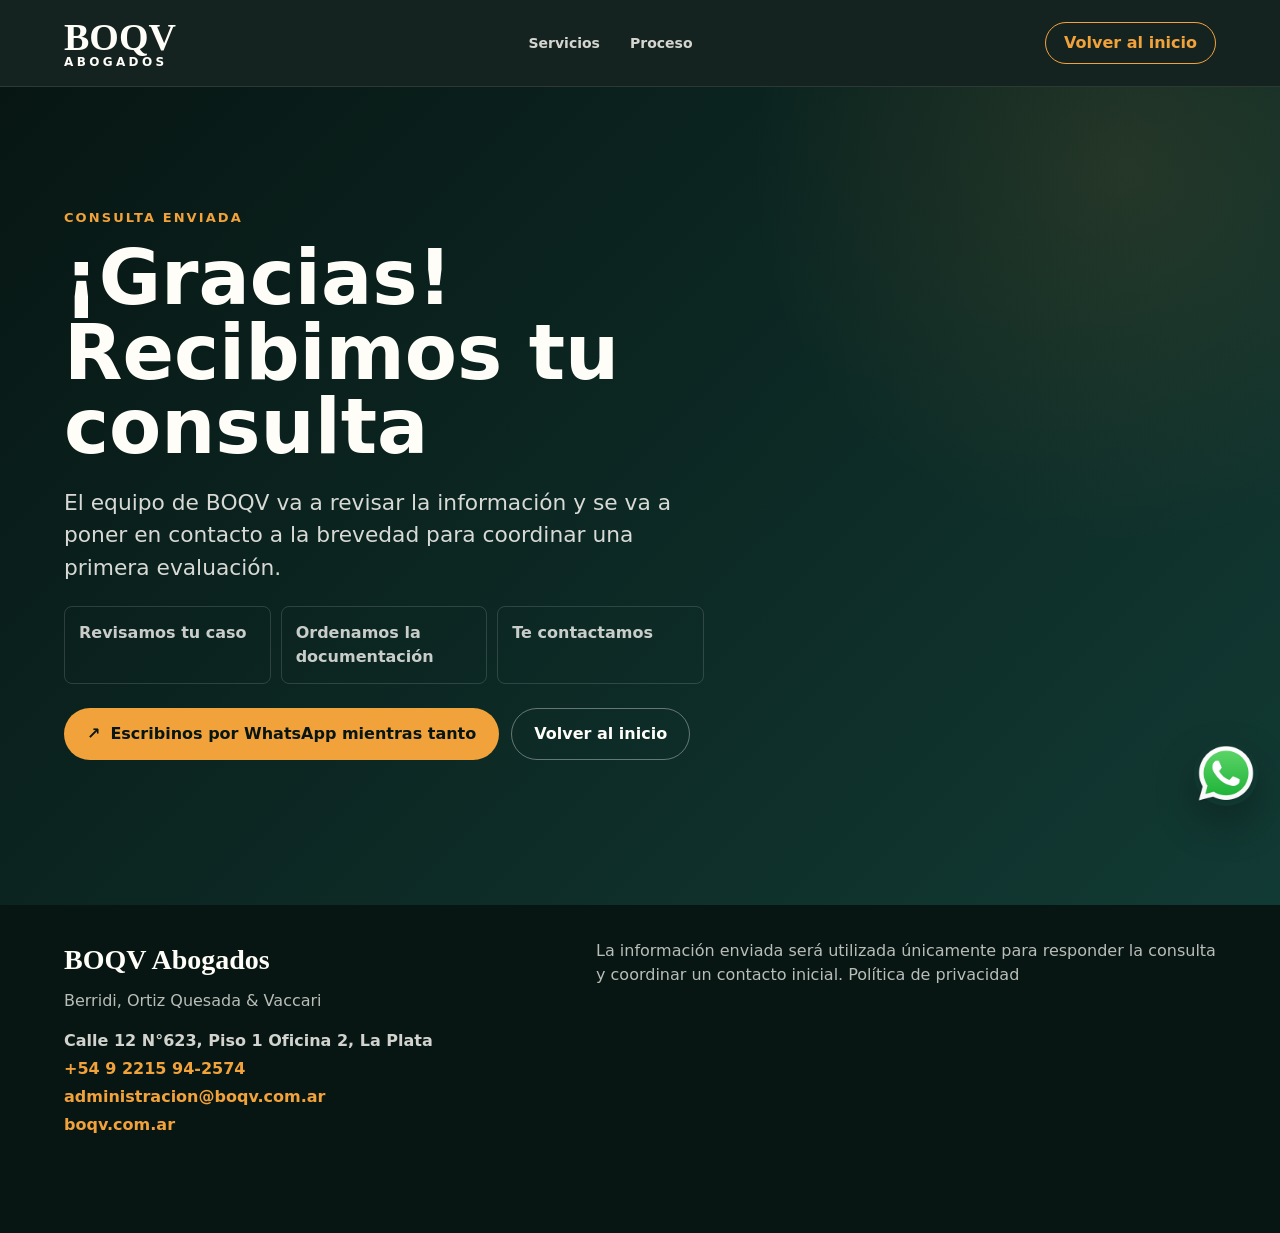
==== gracias.html @ c9835d22 "Instalar tags GTM/GA4/Meta Pixel, reorganizar servicios y mejoras de formulario - GTM (GTM-T2SK7KFD)" ====
<!doctype html>
<html lang="es-AR">
  <head>
    <meta charset="utf-8" />
    <meta name="viewport" content="width=device-width, initial-scale=1" />
    <title>Gracias por tu consulta | BOQV Abogados</title>
    <meta
      name="description"
      content="Recibimos tu consulta. El equipo de BOQV Abogados la va a revisar y se va a poner en contacto a la brevedad."
    />
    <meta name="robots" content="noindex, nofollow" />
    <meta name="theme-color" content="#123a34" />
    <link rel="icon" href="assets/favicon.svg" type="image/svg+xml" />
    <link rel="apple-touch-icon" href="assets/favicon.svg" />
    <link rel="stylesheet" href="styles.css?v=20260710-9" />
    <!-- Google Tag Manager -->
    <script>
      (function(w,d,s,l,i){w[l]=w[l]||[];w[l].push({'gtm.start':
      new Date().getTime(),event:'gtm.js'});var f=d.getElementsByTagName(s)[0],
      j=d.createElement(s),dl=l!='dataLayer'?'&l='+l:'';j.async=true;j.src=
      'https://www.googletagmanager.com/gtm.js?id='+i+dl;f.parentNode.insertBefore(j,f);
      })(window,document,'script','dataLayer','GTM-T2SK7KFD');
    </script>
    <!-- End Google Tag Manager -->

    <!-- Google tag (gtag.js) -->
    <script async src="https://www.googletagmanager.com/gtag/js?id=G-H3LNE1N0MR"></script>
    <script>
      window.dataLayer = window.dataLayer || [];
      function gtag(){dataLayer.push(arguments);}
      gtag('js', new Date());
      gtag('config', 'G-H3LNE1N0MR');
    </script>
    <!-- Meta Pixel Code -->
    <script>
      !function(f,b,e,v,n,t,s){if(f.fbq)return;n=f.fbq=function(){n.callMethod?
      n.callMethod.apply(n,arguments):n.queue.push(arguments)};if(!f._fbq)f._fbq=n;
      n.push=n;n.loaded=!0;n.version='2.0';n.queue=[];t=b.createElement(e);t.async=!0;
      t.src=v;s=b.getElementsByTagName(e)[0];s.parentNode.insertBefore(t,s)}(window,
      document,'script','https://connect.facebook.net/en_US/fbevents.js');
      fbq('init', '1673350053722419');
      fbq('track', 'PageView');
    </script>
    <noscript><img height="1" width="1" style="display:none"
      src="https://www.facebook.com/tr?id=1673350053722419&ev=PageView&noscript=1"
    /></noscript>
    <!-- End Meta Pixel Code -->
    <script>
      window.dataLayer = window.dataLayer || [];
      window.dataLayer.push({ event: "thank_you_page_view" });
    </script>
  </head>
  <body>
    <!-- Google Tag Manager (noscript) -->
    <noscript><iframe src="https://www.googletagmanager.com/ns.html?id=GTM-T2SK7KFD"
    height="0" width="0" style="display:none;visibility:hidden"></iframe></noscript>
    <!-- End Google Tag Manager (noscript) -->
    <header class="site-header" aria-label="Encabezado principal">
      <a class="brand" href="index.html" aria-label="BOQV Abogados">
        <span class="brand__name">BOQV</span>
        <span class="brand__sub">Abogados</span>
      </a>
      <nav class="nav" aria-label="Navegación principal">
        <a href="index.html#servicios">Servicios</a>
        <a href="index.html#proceso">Proceso</a>
      </nav>
      <a class="header-cta" href="index.html">Volver al inicio</a>
    </header>

    <main>
      <section class="thanks section-dark" aria-label="Confirmación de envío">
        <div class="thanks__content">
          <p class="eyebrow">Consulta enviada</p>
          <h1>¡Gracias! Recibimos tu consulta</h1>
          <p class="hero__lead">
            El equipo de BOQV va a revisar la información y se va a poner en
            contacto a la brevedad para coordinar una primera evaluación.
          </p>
          <ul class="hero__facts" aria-label="Próximos pasos">
            <li>Revisamos tu caso</li>
            <li>Ordenamos la documentación</li>
            <li>Te contactamos</li>
          </ul>
          <div class="hero__actions" aria-label="Acciones">
            <a class="btn btn-primary" data-whatsapp-link href="#">
              <span aria-hidden="true">↗</span>
              Escribinos por WhatsApp mientras tanto
            </a>
            <a class="btn btn-secondary" href="index.html">Volver al inicio</a>
          </div>
        </div>
      </section>
    </main>

    <footer class="site-footer">
      <div>
        <strong>BOQV Abogados</strong>
        <span>Berridi, Ortiz Quesada &amp; Vaccari</span>
        <address class="footer-contact">
          <a
            href="https://www.google.com/maps/search/?api=1&query=Calle%2012%20623%20Piso%201%20Oficina%202%2C%20La%20Plata%2C%20Buenos%20Aires%2C%20Argentina"
            target="_blank"
            rel="noopener"
          >
            Calle 12 N°623, Piso 1 Oficina 2, La Plata
          </a>
          <a href="tel:+5492215942574">+54 9 2215 94-2574</a>
          <a href="mailto:administracion@boqv.com.ar">administracion@boqv.com.ar</a>
          <a href="https://boqv.com.ar" target="_blank" rel="noopener">boqv.com.ar</a>
        </address>
      </div>
      <p>
        La información enviada será utilizada únicamente para responder la consulta
        y coordinar un contacto inicial.
        <a href="privacidad.html">Política de privacidad</a>
      </p>
    </footer>

    <a class="whatsapp-float" data-whatsapp-link href="#" aria-label="Contactar por WhatsApp">
      <img src="assets/WhatsApp_icon.png" alt="" aria-hidden="true" />
    </a>

    <script src="script.js?v=20260710-4"></script>
  </body>
</html>
---- styles.css ----
:root {
  --ink: #05090b;
  --green-950: #071613;
  --green-900: #0d2723;
  --green-800: #123a34;
  --green-700: #1c514b;
  --cream: #f7f3ec;
  --paper: #fffdf8;
  --muted: #cbd7d2;
  --gold: #f2a23a;
  --gold-2: #d88a28;
  --line: rgba(255, 255, 255, 0.14);
  --shadow: 0 24px 70px rgba(0, 0, 0, 0.26);
  --radius: 8px;
  color-scheme: light;
  font-family:
    Inter, Avenir, Montserrat, "Segoe UI", system-ui, -apple-system, sans-serif;
}

* {
  box-sizing: border-box;
}

html {
  scroll-behavior: smooth;
}

body {
  margin: 0;
  background: var(--paper);
  color: var(--ink);
  font-size: 16px;
  line-height: 1.5;
}

img {
  display: block;
  max-width: 100%;
}

a {
  color: inherit;
  text-decoration: none;
}

.site-header {
  position: sticky;
  top: 0;
  z-index: 20;
  display: flex;
  align-items: center;
  justify-content: space-between;
  gap: 20px;
  padding: 18px clamp(18px, 5vw, 64px);
  background: rgba(7, 22, 19, 0.94);
  color: var(--paper);
  border-bottom: 1px solid rgba(255, 255, 255, 0.1);
  backdrop-filter: blur(18px);
}

.brand {
  display: grid;
  gap: 0;
  min-width: max-content;
  line-height: 1;
}

.brand__name {
  font-family: Georgia, "Times New Roman", serif;
  font-size: clamp(26px, 4vw, 38px);
  font-weight: 700;
  letter-spacing: 0;
}

.brand__sub {
  font-size: 12px;
  font-weight: 700;
  letter-spacing: 0.28em;
  text-transform: uppercase;
}

.nav {
  display: flex;
  align-items: center;
  gap: clamp(14px, 3vw, 30px);
  color: rgba(255, 253, 248, 0.82);
  font-size: 14px;
  font-weight: 700;
}

.nav a,
.header-cta {
  transition: color 160ms ease, border-color 160ms ease, background 160ms ease;
}

.nav a:hover {
  color: var(--gold);
}

.header-cta {
  display: inline-flex;
  align-items: center;
  justify-content: center;
  min-height: 42px;
  padding: 0 18px;
  border: 1px solid var(--gold);
  border-radius: 999px;
  color: var(--gold);
  font-weight: 800;
}

.header-cta:hover {
  background: var(--gold);
  color: var(--green-950);
}

.section-dark {
  background:
    radial-gradient(circle at 88% 10%, rgba(242, 162, 58, 0.1), transparent 28%),
    linear-gradient(135deg, var(--green-950), var(--green-800));
  color: var(--paper);
}

.hero {
  position: relative;
  overflow: hidden;
  display: grid;
  grid-template-columns: minmax(0, 1fr) minmax(320px, 480px);
  gap: clamp(28px, 5vw, 72px);
  min-height: calc(100svh - 82px);
  padding: clamp(44px, 8vw, 96px) clamp(18px, 5vw, 64px) clamp(34px, 6vw, 72px);
  align-items: center;
  background: var(--green-950);
}

.hero::before,
.hero::after {
  content: "";
  position: absolute;
  inset: 0;
  pointer-events: none;
}

.hero::before {
  background-image: url("assets/hero.jpg");
  background-position: center;
  background-size: cover;
  opacity: 0.9;
}

.hero::after {
  background:
    linear-gradient(rgba(18, 58, 52, 0.3), rgba(18, 58, 52, 0.3)),
    linear-gradient(90deg, rgba(5, 9, 11, 0.92) 0%, rgba(7, 22, 19, 0.74) 46%, rgba(7, 22, 19, 0.3) 100%);
}

.hero__content,
.hero-card {
  position: relative;
  z-index: 1;
}

.eyebrow {
  margin: 0 0 14px;
  color: var(--gold);
  font-size: 13px;
  font-weight: 900;
  letter-spacing: 0.16em;
  text-transform: uppercase;
}

h1,
h2,
h3,
p {
  margin-top: 0;
}

h1 {
  max-width: 860px;
  margin-bottom: 22px;
  font-size: clamp(40px, 6vw, 76px);
  line-height: 0.98;
  letter-spacing: 0;
}

h2 {
  margin-bottom: 16px;
  font-size: clamp(30px, 5vw, 56px);
  line-height: 1;
  letter-spacing: 0;
}

h3 {
  margin-bottom: 12px;
  font-size: clamp(22px, 3vw, 30px);
  line-height: 1.06;
}

.hero__lead {
  max-width: 690px;
  color: rgba(255, 253, 248, 0.84);
  font-size: clamp(17px, 1.7vw, 22px);
}

.hero__actions {
  display: flex;
  flex-wrap: wrap;
  gap: 12px;
  margin: 24px 0;
}

.btn {
  display: inline-flex;
  align-items: center;
  justify-content: center;
  gap: 10px;
  min-height: 52px;
  padding: 0 22px;
  border: 1px solid transparent;
  border-radius: 999px;
  cursor: pointer;
  font: inherit;
  font-weight: 900;
  transition:
    transform 160ms ease,
    background 160ms ease,
    border-color 160ms ease,
    color 160ms ease;
}

.btn:hover {
  transform: translateY(-1px);
}

.btn-primary {
  background: var(--gold);
  color: var(--green-950);
}

.btn-primary:hover {
  background: #ffc165;
}

.btn-secondary {
  border-color: rgba(255, 255, 255, 0.36);
  color: var(--paper);
}

.btn-secondary:hover {
  border-color: var(--gold);
  color: var(--gold);
}

.hero__facts {
  display: grid;
  grid-template-columns: repeat(3, minmax(0, 1fr));
  gap: 10px;
  max-width: 780px;
  margin: 0;
  padding: 0;
  list-style: none;
}

.hero__facts li {
  min-height: 64px;
  padding: 14px;
  border: 1px solid var(--line);
  border-radius: var(--radius);
  color: rgba(255, 253, 248, 0.78);
  font-weight: 700;
}

.thanks {
  display: flex;
  align-items: center;
  min-height: calc(100svh - 82px);
  padding: clamp(44px, 8vw, 96px) clamp(18px, 5vw, 64px);
}

.thanks__content {
  max-width: 640px;
}

.hero-card {
  position: relative;
  overflow: hidden;
  min-height: 430px;
  padding: clamp(24px, 4vw, 34px);
  border: 1px solid rgba(242, 162, 58, 0.32);
  border-radius: var(--radius);
  background:
    linear-gradient(rgba(18, 58, 52, 0.9), rgba(18, 58, 52, 0.96)),
    var(--green-800);
  box-shadow: var(--shadow);
}

.hero-card__top {
  position: absolute;
  inset: -24px auto auto 18px;
  display: grid;
  color: rgba(255, 253, 248, 0.06);
  font-family: Georgia, "Times New Roman", serif;
  font-size: 120px;
  font-weight: 700;
  line-height: 0.78;
  pointer-events: none;
}

.hero-card h2 {
  position: relative;
  max-width: 320px;
  margin-top: 128px;
  font-size: clamp(34px, 4vw, 54px);
}

.service-pills {
  position: relative;
  display: flex;
  flex-wrap: wrap;
  gap: 10px;
}

.service-pills a {
  padding: 10px 13px;
  border: 1px solid rgba(242, 162, 58, 0.68);
  border-radius: 999px;
  color: var(--paper);
  font-size: 14px;
  font-weight: 900;
}

.services,
.conversion-strip,
.team-section,
.faq-section,
.contact,
.process {
  padding: clamp(54px, 8vw, 110px) clamp(18px, 5vw, 64px);
}

.section-heading {
  max-width: 860px;
  margin-bottom: clamp(28px, 5vw, 48px);
}

.section-heading p:not(.eyebrow),
.brand-copy p:not(.eyebrow),
.contact__intro p {
  color: #46534f;
  font-size: 18px;
}

.service-grid {
  display: grid;
  grid-template-columns: repeat(6, minmax(0, 1fr));
  gap: 14px;
}

.service-card {
  display: flex;
  flex-direction: column;
  position: relative;
  min-height: 300px;
  padding: 26px;
  border: 1px solid rgba(18, 58, 52, 0.16);
  border-radius: var(--radius);
  background: var(--cream);
  transition:
    transform 160ms ease,
    border-color 160ms ease,
    box-shadow 160ms ease;
}

.service-card:hover,
.service-card:focus-within {
  transform: translateY(-3px);
  border-color: rgba(242, 162, 58, 0.72);
  box-shadow: 0 18px 42px rgba(7, 22, 19, 0.12);
}

.service-card:nth-child(even) {
  background: var(--green-800);
  color: var(--paper);
}

.service-card p {
  color: #53615c;
  font-weight: 600;
}

.service-card:nth-child(even) p {
  color: rgba(255, 253, 248, 0.78);
}

.service-card__toggle {
  display: block;
  width: 100%;
  margin: 0;
  padding: 0;
  border: 0;
  background: none;
  color: inherit;
  font: inherit;
  text-align: left;
  cursor: pointer;
}

.service-card__toggle h3 {
  min-height: 2.3em;
  overflow-wrap: break-word;
}

.service-card__toggle:focus-visible {
  outline: 3px solid rgba(242, 162, 58, 0.32);
  outline-offset: 4px;
}

.service-card__toggle .card-arrow {
  transition: transform 200ms ease;
}

.service-card__toggle[aria-expanded="true"] .card-arrow {
  transform: rotate(90deg);
}

.service-card__panel {
  display: flex;
  flex-direction: column;
  flex: 1;
}

.service-card__panel[hidden] {
  display: flex;
}

.service-card__cta {
  display: inline-flex;
  align-items: center;
  gap: 6px;
  margin-top: auto;
  padding-top: 14px;
  color: var(--gold-2);
  font-weight: 900;
}

.service-card:nth-child(even) .service-card__cta {
  color: var(--gold);
}

.service-card__cta:hover {
  text-decoration: underline;
}

.conversion-strip {
  display: grid;
  grid-template-columns: minmax(0, 1fr) auto;
  gap: clamp(22px, 5vw, 56px);
  align-items: center;
  background:
    linear-gradient(rgba(18, 58, 52, 0.9), rgba(18, 58, 52, 0.9)),
    var(--green-800);
  color: var(--paper);
}

.conversion-strip > div:first-child {
  max-width: 820px;
}

.conversion-strip h2 {
  margin-bottom: 12px;
  font-size: clamp(30px, 4.2vw, 54px);
}

.conversion-strip p:not(.eyebrow) {
  margin-bottom: 0;
  color: rgba(255, 253, 248, 0.78);
  font-size: 18px;
}

.conversion-strip__actions {
  display: flex;
  flex-wrap: wrap;
  gap: 12px;
  justify-content: flex-end;
}

.conversion-strip .btn-secondary {
  border-color: rgba(255, 255, 255, 0.44);
}

.faq-section {
  background: var(--paper);
}

.faq-grid {
  display: grid;
  grid-template-columns: repeat(3, minmax(0, 1fr));
  gap: 14px;
  max-width: 1200px;
  margin-inline: 0;
}

.faq-grid article {
  min-height: 230px;
  padding: 24px;
  border: 1px solid rgba(18, 58, 52, 0.16);
  border-radius: var(--radius);
  background: var(--cream);
}

.faq-grid h3 {
  font-size: clamp(22px, 2.5vw, 30px);
}

.faq-grid p {
  margin-bottom: 0;
  color: #53615c;
  font-weight: 600;
}

.card-arrow {
  display: inline-flex;
  align-items: center;
  justify-content: center;
  width: 42px;
  height: 42px;
  margin-bottom: 20px;
  border: 1px solid var(--gold);
  border-radius: 999px;
  color: var(--gold);
  font-size: 26px;
  font-weight: 900;
}

.team-section {
  display: grid;
  grid-template-columns: minmax(0, 0.85fr) minmax(320px, 1.15fr);
  gap: clamp(28px, 6vw, 72px);
  align-items: center;
  background: var(--ink);
  color: var(--paper);
}

.brand-copy {
  max-width: 660px;
}

.brand-copy p:not(.eyebrow) {
  color: rgba(255, 253, 248, 0.76);
}

.team-grid {
  display: grid;
  grid-template-columns: repeat(3, minmax(0, 1fr));
  gap: 14px;
}

.team-card {
  position: relative;
  overflow: hidden;
  min-height: 420px;
  border: 1px solid rgba(242, 162, 58, 0.24);
  border-radius: var(--radius);
  background: var(--green-950);
  box-shadow: var(--shadow);
}

.team-card img {
  width: 100%;
  height: 100%;
  min-height: 420px;
  object-fit: cover;
  object-position: center top;
  filter: saturate(0.94) contrast(1.02);
}

.team-card::after {
  content: "";
  position: absolute;
  inset: 0;
  background: linear-gradient(180deg, transparent 36%, rgba(5, 9, 11, 0.9));
}

.team-card div {
  position: absolute;
  right: 0;
  bottom: 0;
  left: 0;
  z-index: 1;
  display: flex;
  height: 132px;
  flex-direction: column;
  justify-content: flex-end;
  padding: 18px 16px 20px;
  background: linear-gradient(180deg, transparent, rgba(5, 9, 11, 0.72));
}

.team-card h3 {
  display: flex;
  align-items: flex-end;
  min-height: 58px;
  margin: 0 0 8px;
  color: var(--paper);
  font-size: clamp(19px, 1.7vw, 25px);
  font-weight: 900;
  line-height: 1;
}

.team-card p {
  display: flex;
  align-items: flex-start;
  min-height: 32px;
  margin: 0;
  color: var(--gold);
  font-size: 13px;
  font-weight: 900;
  letter-spacing: 0;
  line-height: 1.18;
  text-transform: none;
}

.process .section-heading p:not(.eyebrow) {
  color: rgba(255, 253, 248, 0.76);
}

.steps {
  display: grid;
  grid-template-columns: repeat(3, minmax(0, 1fr));
  gap: 28px;
  max-width: 1200px;
  margin-inline: 0;
}

.steps article {
  min-height: 230px;
  padding: 24px;
  border: 1px solid var(--line);
  border-radius: var(--radius);
  background: rgba(255, 255, 255, 0.04);
}

.steps span {
  display: block;
  margin-bottom: 54px;
  color: var(--gold);
  font-size: 14px;
  font-weight: 900;
  letter-spacing: 0.16em;
}

.steps p {
  color: rgba(255, 253, 248, 0.74);
}

.contact {
  display: grid;
  grid-template-columns: minmax(0, 0.75fr) minmax(360px, 1fr);
  gap: clamp(30px, 6vw, 76px);
  align-items: start;
  background: var(--cream);
}

.contact__intro {
  position: sticky;
  top: 112px;
}

.contact-note {
  margin-top: 28px;
  padding: 18px;
  border: 1px solid rgba(216, 138, 40, 0.52);
  border-radius: var(--radius);
  background: rgba(255, 255, 255, 0.48);
  color: #4c4031;
}

.lead-form {
  display: grid;
  grid-template-columns: repeat(2, minmax(0, 1fr));
  gap: 16px;
  padding: clamp(18px, 4vw, 28px);
  border: 1px solid rgba(18, 58, 52, 0.14);
  border-radius: var(--radius);
  background: var(--paper);
  box-shadow: 0 18px 42px rgba(7, 22, 19, 0.1);
}

.lead-form label,
.lead-form fieldset {
  display: grid;
  gap: 8px;
  min-width: 0;
  margin: 0;
  color: var(--green-900);
  font-weight: 900;
}

.lead-form input,
.lead-form select,
.lead-form textarea {
  width: 100%;
  min-height: 48px;
  padding: 12px 13px;
  border: 1px solid rgba(18, 58, 52, 0.18);
  border-radius: var(--radius);
  background: #ffffff;
  color: var(--ink);
  font: inherit;
  font-weight: 600;
}

.lead-form textarea {
  resize: vertical;
}

.lead-form input:focus,
.lead-form select:focus,
.lead-form textarea:focus {
  outline: 3px solid rgba(242, 162, 58, 0.28);
  border-color: var(--gold);
}

.lead-form .full,
.form-status {
  grid-column: 1 / -1;
}

.art-fields {
  grid-template-columns: repeat(2, minmax(0, 1fr));
  padding: 16px;
  border: 1px solid rgba(18, 58, 52, 0.14);
  border-radius: var(--radius);
}

.art-fields[hidden] {
  display: none;
}

.art-fields legend {
  padding: 0 8px;
  color: var(--green-800);
}

.checkbox {
  display: flex !important;
  grid-template-columns: auto 1fr;
  align-items: flex-start;
  gap: 10px !important;
  color: #4b5a55 !important;
  font-weight: 700 !important;
}

.checkbox input {
  width: 18px;
  min-height: 18px;
  margin-top: 4px;
}

.lead-form button {
  border: 0;
}

.form-status {
  min-height: 24px;
  margin: 0;
  color: var(--green-800);
  font-weight: 900;
}

.site-footer {
  display: flex;
  justify-content: space-between;
  gap: 24px;
  padding: 34px clamp(18px, 5vw, 64px) 96px;
  background: var(--green-950);
  color: rgba(255, 253, 248, 0.72);
}

.site-footer div {
  display: grid;
  gap: 8px;
}

.site-footer strong {
  color: var(--paper);
  font-family: Georgia, "Times New Roman", serif;
  font-size: 28px;
}

.site-footer p {
  max-width: 620px;
  margin: 0;
}

.footer-contact {
  display: grid;
  gap: 4px;
  margin-top: 8px;
  color: rgba(255, 253, 248, 0.78);
  font-style: normal;
}

.footer-contact a {
  width: fit-content;
  color: var(--gold);
  font-weight: 800;
}

.footer-contact a:first-child {
  color: rgba(255, 253, 248, 0.82);
}

.whatsapp-float {
  position: fixed;
  right: 22px;
  bottom: 94px;
  z-index: 32;
  display: inline-flex;
  align-items: center;
  justify-content: center;
  width: 64px;
  height: 64px;
  padding: 0;
  border: 0;
  border-radius: 999px;
  background: transparent;
  box-shadow: 0 18px 40px rgba(0, 0, 0, 0.28);
  transition: transform 160ms ease, box-shadow 160ms ease;
}

.whatsapp-float img {
  width: 100%;
  height: 100%;
  object-fit: contain;
}

.whatsapp-float:hover {
  transform: translateY(-2px);
  box-shadow: 0 22px 48px rgba(0, 0, 0, 0.38);
}

.mobile-bar {
  position: fixed;
  right: 14px;
  bottom: 14px;
  left: 14px;
  z-index: 30;
  display: none;
  grid-template-columns: 1fr 1fr;
  gap: 10px;
  padding: 10px;
  border: 1px solid rgba(255, 255, 255, 0.16);
  border-radius: 999px;
  background: rgba(5, 9, 11, 0.9);
  box-shadow: 0 20px 48px rgba(0, 0, 0, 0.34);
  backdrop-filter: blur(18px);
}

.mobile-bar a {
  display: inline-flex;
  align-items: center;
  justify-content: center;
  min-height: 42px;
  border-radius: 999px;
  color: var(--paper);
  font-weight: 900;
}

.mobile-bar a:first-child {
  background: var(--gold);
  color: var(--green-950);
}

@media (max-width: 1040px) {
  .hero,
  .team-section,
  .contact {
    grid-template-columns: 1fr;
  }

  .hero {
    min-height: auto;
  }

  .contact__intro {
    position: static;
  }

  .service-grid {
    grid-template-columns: repeat(2, minmax(0, 1fr));
  }
}

@media (max-width: 720px) {
  .site-header {
    padding: 14px 16px;
  }

  .nav,
  .header-cta {
    display: none;
  }

  .hero {
    padding-top: 38px;
  }

  .hero__facts,
  .conversion-strip,
  .service-grid,
  .faq-grid,
  .steps,
  .lead-form,
  .art-fields {
    grid-template-columns: 1fr;
  }

  .conversion-strip__actions {
    justify-content: stretch;
  }

  .conversion-strip__actions .btn {
    width: 100%;
  }

  /* La tarjeta "Áreas de consulta" repite los mismos servicios que
     #servicios muestra en detalle más abajo: en una columna es scroll
     redundante, así que se oculta y se deja solo la sección completa. */
  .hero-card {
    display: none;
  }

  .services,
  .team-section,
  .faq-section,
  .contact,
  .process {
    padding-top: 40px;
    padding-bottom: 40px;
  }

  .service-card {
    min-height: 0;
    padding: 20px;
  }

  .card-arrow {
    margin-bottom: 16px;
  }

  /* Acordeón: los títulos de servicio se listan compactos y el detalle
     se despliega recién al tocarlos, así se evita mostrar las 5
     descripciones completas de entrada en la columna móvil. */
  .service-card__panel[hidden] {
    display: none;
  }

  .faq-grid article {
    min-height: 0;
    padding: 18px;
  }

  .steps article {
    min-height: 0;
    padding: 18px;
  }

  .steps span {
    margin-bottom: 20px;
  }

  /* Carrusel horizontal: las fotos quedan en su tamaño original
     (retrato completo) pero se deslizan de a una en vez de apilarse
     verticalmente, para no alargar el scroll de la página. */
  .team-grid {
    display: flex;
    grid-template-columns: unset;
    overflow-x: auto;
    scroll-snap-type: x mandatory;
    -webkit-overflow-scrolling: touch;
    scrollbar-width: none;
  }

  .team-grid::-webkit-scrollbar {
    display: none;
  }

  .team-card {
    flex: 0 0 80%;
    scroll-snap-align: start;
  }

  .team-card,
  .team-card img {
    min-height: 360px;
  }

  .team-card div {
    height: 118px;
  }

  .team-card h3 {
    min-height: 46px;
  }

  .site-footer {
    display: grid;
  }

  .mobile-bar {
    display: grid;
  }

  .whatsapp-float {
    right: 18px;
    bottom: 88px;
    width: 56px;
    height: 56px;
  }
}
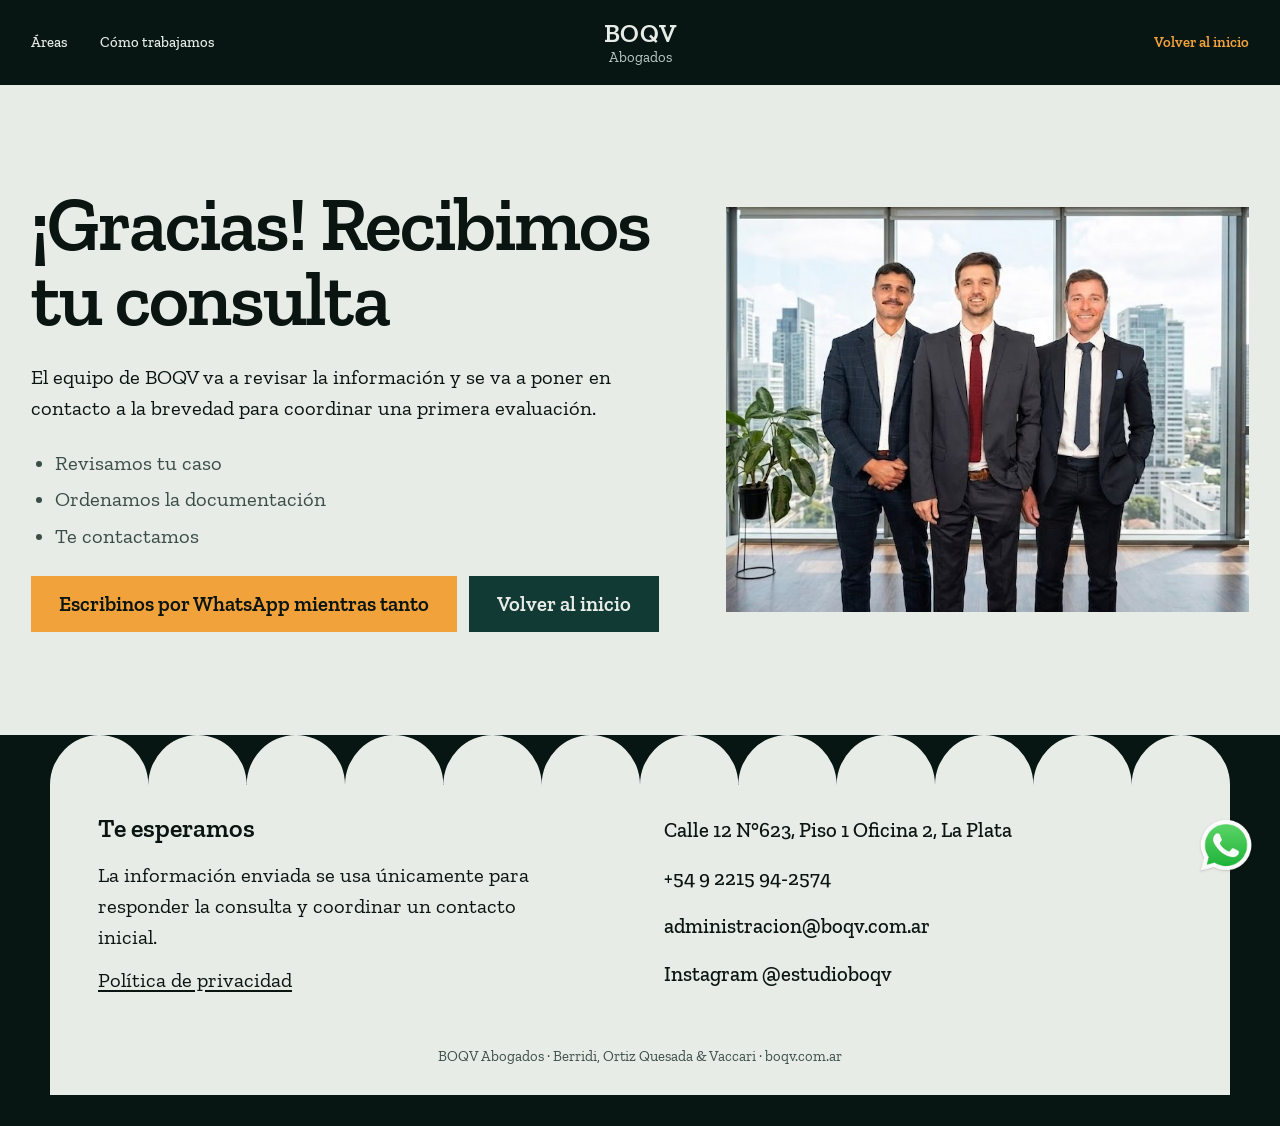
==== commit 15d38ac1: "Rediseñar la landing: la página es la carpeta del expediente Dirección 'page-is-the-object' (taste-s" ====
--- a/gracias.html
+++ b/gracias.html
@@ -12,7 +12,10 @@
     <meta name="theme-color" content="#123a34" />
     <link rel="icon" href="assets/favicon.svg" type="image/svg+xml" />
     <link rel="apple-touch-icon" href="assets/favicon.svg" />
-    <link rel="stylesheet" href="styles.css?v=20260710-9" />
+    <link rel="preconnect" href="https://fonts.googleapis.com" />
+    <link rel="preconnect" href="https://fonts.gstatic.com" crossorigin />
+    <link href="https://fonts.googleapis.com/css2?family=Zilla+Slab:ital,wght@0,400;0,500;0,600;1,400;1,500;1,600&display=swap" rel="stylesheet" />
+    <link rel="stylesheet" href="styles.css?v=20261025-1" />
     <!-- Google Tag Manager -->
     <script>
       (function(w,d,s,l,i){w[l]=w[l]||[];w[l].push({'gtm.start':
@@ -56,64 +59,64 @@
     height="0" width="0" style="display:none;visibility:hidden"></iframe></noscript>
     <!-- End Google Tag Manager (noscript) -->
     <header class="site-header" aria-label="Encabezado principal">
-      <a class="brand" href="index.html" aria-label="BOQV Abogados">
+      <nav class="nav" aria-label="Navegación principal">
+        <a href="index.html#servicios">Áreas</a>
+        <a href="index.html#proceso">Cómo trabajamos</a>
+      </nav>
+      <a class="brand" href="index.html" aria-label="BOQV Abogados, inicio">
         <span class="brand__name">BOQV</span>
         <span class="brand__sub">Abogados</span>
       </a>
-      <nav class="nav" aria-label="Navegación principal">
-        <a href="index.html#servicios">Servicios</a>
-        <a href="index.html#proceso">Proceso</a>
-      </nav>
       <a class="header-cta" href="index.html">Volver al inicio</a>
     </header>
 
     <main>
-      <section class="thanks section-dark" aria-label="Confirmación de envío">
-        <div class="thanks__content">
-          <p class="eyebrow">Consulta enviada</p>
-          <h1>¡Gracias! Recibimos tu consulta</h1>
-          <p class="hero__lead">
-            El equipo de BOQV va a revisar la información y se va a poner en
-            contacto a la brevedad para coordinar una primera evaluación.
-          </p>
-          <ul class="hero__facts" aria-label="Próximos pasos">
-            <li>Revisamos tu caso</li>
-            <li>Ordenamos la documentación</li>
-            <li>Te contactamos</li>
-          </ul>
-          <div class="hero__actions" aria-label="Acciones">
-            <a class="btn btn-primary" data-whatsapp-link href="#">
-              <span aria-hidden="true">↗</span>
-              Escribinos por WhatsApp mientras tanto
-            </a>
-            <a class="btn btn-secondary" href="index.html">Volver al inicio</a>
-          </div>
+      <section class="plain plain--thanks" aria-labelledby="gracias-title">
+        <div class="plain__text">
+        <h1 id="gracias-title">¡Gracias! Recibimos tu consulta</h1>
+        <p>
+          El equipo de BOQV va a revisar la información y se va a poner en
+          contacto a la brevedad para coordinar una primera evaluación.
+        </p>
+        <ul class="hero__facts" aria-label="Próximos pasos">
+          <li>Revisamos tu caso</li>
+          <li>Ordenamos la documentación</li>
+          <li>Te contactamos</li>
+        </ul>
+        <div class="hero__actions" aria-label="Acciones">
+          <a class="btn btn-primary" data-whatsapp-link href="#">Escribinos por WhatsApp mientras tanto</a>
+          <a class="btn btn-secondary" href="index.html">Volver al inicio</a>
         </div>
+        </div>
+        <img class="plain__photo" src="assets/hero.jpg" alt="Los tres abogados de BOQV en su estudio" width="784" height="607" />
       </section>
     </main>
 
     <footer class="site-footer">
-      <div>
-        <strong>BOQV Abogados</strong>
-        <span>Berridi, Ortiz Quesada &amp; Vaccari</span>
-        <address class="footer-contact">
+      <svg class="scallops" viewBox="0 0 1200 50" preserveAspectRatio="none" aria-hidden="true" focusable="false">
+        <path d="M0 50A50 50 0 0 1 100 50A50 50 0 0 1 200 50A50 50 0 0 1 300 50A50 50 0 0 1 400 50A50 50 0 0 1 500 50A50 50 0 0 1 600 50A50 50 0 0 1 700 50A50 50 0 0 1 800 50A50 50 0 0 1 900 50A50 50 0 0 1 1000 50A50 50 0 0 1 1100 50A50 50 0 0 1 1200 50Z" />
+      </svg>
+      <div class="card-back">
+        <div class="card-back__msg">
+          <p class="card-back__sign">Te esperamos</p>
+          <p>
+            La información enviada se usa únicamente para responder la consulta
+            y coordinar un contacto inicial.
+          </p>
+          <p><a href="privacidad.html">Política de privacidad</a></p>
+        </div>
+        <address class="card-back__addr">
           <a
             href="https://www.google.com/maps/search/?api=1&query=Calle%2012%20623%20Piso%201%20Oficina%202%2C%20La%20Plata%2C%20Buenos%20Aires%2C%20Argentina"
             target="_blank"
             rel="noopener"
-          >
-            Calle 12 N°623, Piso 1 Oficina 2, La Plata
-          </a>
+          >Calle 12 N°623, Piso 1 Oficina 2, La Plata</a>
           <a href="tel:+5492215942574">+54 9 2215 94-2574</a>
           <a href="mailto:administracion@boqv.com.ar">administracion@boqv.com.ar</a>
-          <a href="https://boqv.com.ar" target="_blank" rel="noopener">boqv.com.ar</a>
+          <a href="https://www.instagram.com/estudioboqv/" target="_blank" rel="noopener">Instagram @estudioboqv</a>
         </address>
+        <p class="card-back__imprint">BOQV Abogados · Berridi, Ortiz Quesada &amp; Vaccari · boqv.com.ar</p>
       </div>
-      <p>
-        La información enviada será utilizada únicamente para responder la consulta
-        y coordinar un contacto inicial.
-        <a href="privacidad.html">Política de privacidad</a>
-      </p>
     </footer>
 
     <a class="whatsapp-float" data-whatsapp-link href="#" aria-label="Contactar por WhatsApp">
--- a/styles.css
+++ b/styles.css
@@ -1,1021 +1,445 @@
+/* BOQV Abogados — la página es la carpeta del expediente.
+   Una sola familia (Zilla Slab), cinco tamaños, colores planos de la marca. */
+
 :root {
-  --ink: #05090b;
-  --green-950: #071613;
-  --green-900: #0d2723;
-  --green-800: #123a34;
-  --green-700: #1c514b;
-  --cream: #f7f3ec;
-  --paper: #fffdf8;
-  --muted: #cbd7d2;
+  --g1: #071613;
+  --g2: #0d2723;
+  --g3: #123a34;
+  --g4: #1c514b;
+  --g5: #2b6b63;
+  --bone: #e8ece7;
+  --bone-2: #d9dfd8;
+  --ink: #0a1411;
+  --soft: #3b4d47;
+  --on-dark-soft: #bccbc5;
   --gold: #f2a23a;
-  --gold-2: #d88a28;
-  --line: rgba(255, 255, 255, 0.14);
-  --shadow: 0 24px 70px rgba(0, 0, 0, 0.26);
-  --radius: 8px;
+  --gold-tint: #f7c27d;
+
+  --m: clamp(16px, 2.4vw, 32px);
+  --section: clamp(72px, 8vw, 120px);
+  --ease: cubic-bezier(0.2, 0.8, 0.2, 1);
+
+  --step-small: clamp(0.875rem, 0.84rem + 0.1vw, 0.9375rem);
+  --step-body: clamp(1.125rem, 1.05rem + 0.3vw, 1.3125rem);
+  --step-lead: clamp(1.25rem, 1.1rem + 0.7vw, 1.625rem);
+  --step-head: clamp(2rem, 1.3rem + 3.2vw, 4rem);
+  --step-display: clamp(2.9rem, 8.2vw, 9rem);
+
   color-scheme: light;
-  font-family:
-    Inter, Avenir, Montserrat, "Segoe UI", system-ui, -apple-system, sans-serif;
-}
-
-* {
-  box-sizing: border-box;
-}
-
-html {
-  scroll-behavior: smooth;
-}
+  font-family: "Zilla Slab", Rockwell, "Roboto Slab", Georgia, serif;
+}
+
+* { box-sizing: border-box; }
+
+html { scroll-behavior: smooth; scroll-padding-top: 16px; }
 
 body {
   margin: 0;
-  background: var(--paper);
-  color: var(--ink);
-  font-size: 16px;
+  background: var(--g1);
+  color: var(--ink);
+  font-size: var(--step-body);
   line-height: 1.5;
-}
-
-img {
-  display: block;
-  max-width: 100%;
-}
-
-a {
-  color: inherit;
-  text-decoration: none;
-}
-
+  font-weight: 400;
+  -webkit-font-smoothing: antialiased;
+}
+
+img { display: block; max-width: 100%; }
+a { color: inherit; text-decoration: none; }
+h1, h2, h3, p, ul, ol { margin: 0; padding: 0; }
+ul, ol { list-style: none; }
+
+h1, h2 {
+  font-weight: 600;
+  letter-spacing: -0.025em;
+  line-height: 1;
+  text-wrap: balance;
+}
+h2 { font-size: var(--step-head); }
+h3 { font-size: var(--step-lead); font-weight: 600; letter-spacing: -0.01em; line-height: 1.15; }
+
+:focus-visible { outline: 3px solid var(--gold); outline-offset: 3px; }
+::selection { background: var(--gold); color: var(--ink); }
+
+/* ───────── Encabezado ───────── */
 .site-header {
-  position: sticky;
-  top: 0;
-  z-index: 20;
-  display: flex;
+  display: grid;
+  grid-template-columns: 1fr auto 1fr;
   align-items: center;
-  justify-content: space-between;
-  gap: 20px;
-  padding: 18px clamp(18px, 5vw, 64px);
-  background: rgba(7, 22, 19, 0.94);
-  color: var(--paper);
-  border-bottom: 1px solid rgba(255, 255, 255, 0.1);
-  backdrop-filter: blur(18px);
-}
-
-.brand {
-  display: grid;
-  gap: 0;
-  min-width: max-content;
-  line-height: 1;
-}
-
-.brand__name {
-  font-family: Georgia, "Times New Roman", serif;
-  font-size: clamp(26px, 4vw, 38px);
-  font-weight: 700;
-  letter-spacing: 0;
-}
-
-.brand__sub {
-  font-size: 12px;
-  font-weight: 700;
-  letter-spacing: 0.28em;
-  text-transform: uppercase;
-}
-
-.nav {
-  display: flex;
-  align-items: center;
-  gap: clamp(14px, 3vw, 30px);
-  color: rgba(255, 253, 248, 0.82);
-  font-size: 14px;
-  font-weight: 700;
-}
-
-.nav a,
-.header-cta {
-  transition: color 160ms ease, border-color 160ms ease, background 160ms ease;
-}
-
-.nav a:hover {
-  color: var(--gold);
-}
-
-.header-cta {
+  gap: 16px;
+  padding: 20px var(--m);
+  background: var(--g1);
+  color: var(--bone);
+}
+.nav { display: flex; gap: 8px; }
+.nav a, .header-cta {
   display: inline-flex;
   align-items: center;
-  justify-content: center;
-  min-height: 42px;
-  padding: 0 18px;
-  border: 1px solid var(--gold);
-  border-radius: 999px;
-  color: var(--gold);
-  font-weight: 800;
-}
-
-.header-cta:hover {
-  background: var(--gold);
-  color: var(--green-950);
-}
-
-.section-dark {
-  background:
-    radial-gradient(circle at 88% 10%, rgba(242, 162, 58, 0.1), transparent 28%),
-    linear-gradient(135deg, var(--green-950), var(--green-800));
-  color: var(--paper);
-}
-
-.hero {
-  position: relative;
-  overflow: hidden;
-  display: grid;
-  grid-template-columns: minmax(0, 1fr) minmax(320px, 480px);
-  gap: clamp(28px, 5vw, 72px);
-  min-height: calc(100svh - 82px);
-  padding: clamp(44px, 8vw, 96px) clamp(18px, 5vw, 64px) clamp(34px, 6vw, 72px);
-  align-items: center;
-  background: var(--green-950);
-}
-
-.hero::before,
-.hero::after {
-  content: "";
-  position: absolute;
-  inset: 0;
-  pointer-events: none;
-}
-
-.hero::before {
-  background-image: url("assets/hero.jpg");
-  background-position: center;
-  background-size: cover;
-  opacity: 0.9;
-}
-
-.hero::after {
-  background:
-    linear-gradient(rgba(18, 58, 52, 0.3), rgba(18, 58, 52, 0.3)),
-    linear-gradient(90deg, rgba(5, 9, 11, 0.92) 0%, rgba(7, 22, 19, 0.74) 46%, rgba(7, 22, 19, 0.3) 100%);
-}
-
-.hero__content,
-.hero-card {
-  position: relative;
-  z-index: 1;
-}
-
-.eyebrow {
-  margin: 0 0 14px;
-  color: var(--gold);
-  font-size: 13px;
-  font-weight: 900;
-  letter-spacing: 0.16em;
-  text-transform: uppercase;
-}
-
-h1,
-h2,
-h3,
-p {
-  margin-top: 0;
-}
-
-h1 {
-  max-width: 860px;
-  margin-bottom: 22px;
-  font-size: clamp(40px, 6vw, 76px);
-  line-height: 0.98;
-  letter-spacing: 0;
-}
-
-h2 {
-  margin-bottom: 16px;
-  font-size: clamp(30px, 5vw, 56px);
-  line-height: 1;
-  letter-spacing: 0;
-}
-
-h3 {
-  margin-bottom: 12px;
-  font-size: clamp(22px, 3vw, 30px);
-  line-height: 1.06;
-}
-
-.hero__lead {
-  max-width: 690px;
-  color: rgba(255, 253, 248, 0.84);
-  font-size: clamp(17px, 1.7vw, 22px);
-}
-
-.hero__actions {
-  display: flex;
-  flex-wrap: wrap;
-  gap: 12px;
-  margin: 24px 0;
-}
-
+  min-height: 44px;
+  padding: 0 12px;
+  font-size: var(--step-small);
+  font-weight: 500;
+  transition: color 0.2s var(--ease);
+}
+.nav a:first-child { padding-left: 0; }
+.nav a:hover, .header-cta:hover { color: var(--gold); }
+.header-cta { justify-self: end; padding-right: 0; color: var(--gold); font-weight: 600; }
+.brand { display: grid; justify-items: center; line-height: 1; }
+.brand__name { font-size: var(--step-lead); font-weight: 600; letter-spacing: 0.02em; }
+.brand__sub { font-size: var(--step-small); font-weight: 400; color: var(--on-dark-soft); margin-top: 4px; }
+
+/* ───────── Botones ───────── */
 .btn {
   display: inline-flex;
   align-items: center;
   justify-content: center;
-  gap: 10px;
-  min-height: 52px;
-  padding: 0 22px;
-  border: 1px solid transparent;
-  border-radius: 999px;
+  min-height: 56px;
+  padding: 0 28px;
+  border: 0;
+  border-radius: 0;
+  font: inherit;
+  font-size: var(--step-body);
+  font-weight: 600;
   cursor: pointer;
-  font: inherit;
-  font-weight: 900;
-  transition:
-    transform 160ms ease,
-    background 160ms ease,
-    border-color 160ms ease,
-    color 160ms ease;
-}
-
-.btn:hover {
-  transform: translateY(-1px);
-}
-
-.btn-primary {
-  background: var(--gold);
-  color: var(--green-950);
-}
-
-.btn-primary:hover {
-  background: #ffc165;
-}
-
-.btn-secondary {
-  border-color: rgba(255, 255, 255, 0.36);
-  color: var(--paper);
-}
-
-.btn-secondary:hover {
-  border-color: var(--gold);
-  color: var(--gold);
-}
-
-.hero__facts {
-  display: grid;
-  grid-template-columns: repeat(3, minmax(0, 1fr));
-  gap: 10px;
-  max-width: 780px;
-  margin: 0;
-  padding: 0;
-  list-style: none;
-}
-
-.hero__facts li {
-  min-height: 64px;
-  padding: 14px;
-  border: 1px solid var(--line);
-  border-radius: var(--radius);
-  color: rgba(255, 253, 248, 0.78);
-  font-weight: 700;
-}
-
-.thanks {
+  transition: transform 0.18s var(--ease), background-color 0.18s var(--ease);
+}
+.btn:active { transform: scale(0.97); }
+.btn-primary { background: var(--gold); color: var(--ink); }
+.btn-primary:hover { background: var(--gold-tint); transform: translateY(-2px); }
+.btn-secondary { background: var(--g3); color: var(--bone); }
+.btn-secondary:hover { background: var(--g4); transform: translateY(-2px); }
+.btn-send { background: var(--g1); color: var(--bone); }
+.btn-send:hover { background: var(--g3); transform: translateY(-2px); }
+.btn[disabled] { opacity: 0.6; cursor: progress; }
+
+/* ───────── Portada: la pila de carpetas ───────── */
+.hero { background: var(--g1); color: var(--bone); padding: 40px var(--m) clamp(56px, 7vw, 104px); }
+.hero__head { display: grid; justify-items: center; text-align: center; gap: 24px; }
+.hero h1 { font-size: var(--step-display); letter-spacing: -0.035em; line-height: 0.95; }
+.hero__lead { max-width: 46ch; font-size: var(--step-lead); line-height: 1.35; }
+
+.stack { position: relative; width: 86%; margin: 56px auto 0; padding-top: 40px; }
+.folder {
+  position: absolute;
+  left: 0;
+  right: 0;
+  height: 280px;
+  background: var(--tone);
+  color: var(--bone);
+  transition: transform 0.28s var(--ease);
+}
+.folder__tab {
+  position: absolute;
+  left: var(--tab-x);
+  top: -40px;
   display: flex;
   align-items: center;
-  min-height: calc(100svh - 82px);
-  padding: clamp(44px, 8vw, 96px) clamp(18px, 5vw, 64px);
-}
-
-.thanks__content {
-  max-width: 640px;
-}
-
-.hero-card {
+  height: 40px;
+  padding: 0 32px;
+  background: var(--tone);
+  font-size: var(--step-body);
+  font-weight: 500;
+  white-space: nowrap;
+  clip-path: polygon(0 100%, 14px 0, calc(100% - 14px) 0, 100% 100%);
+}
+.folder--1 { --tone: var(--g2); --tab-x: 5%;  top: 40px;  z-index: 1; }
+.folder--2 { --tone: var(--g3); --tab-x: 23%; top: 100px; z-index: 2; }
+.folder--3 { --tone: var(--g4); --tab-x: 41%; top: 160px; z-index: 3; }
+.folder--4 { --tone: var(--g5); --tab-x: 59%; top: 220px; z-index: 4; }
+@media (hover: hover) {
+  .folder--1:hover, .folder--2:hover, .folder--3:hover, .folder--4:hover { transform: translateY(-12px); }
+}
+.folder--front {
+  --tone: var(--bone);
+  --tab-x: 77%;
   position: relative;
-  overflow: hidden;
-  min-height: 430px;
-  padding: clamp(24px, 4vw, 34px);
-  border: 1px solid rgba(242, 162, 58, 0.32);
-  border-radius: var(--radius);
-  background:
-    linear-gradient(rgba(18, 58, 52, 0.9), rgba(18, 58, 52, 0.96)),
-    var(--green-800);
-  box-shadow: var(--shadow);
-}
-
-.hero-card__top {
-  position: absolute;
-  inset: -24px auto auto 18px;
-  display: grid;
-  color: rgba(255, 253, 248, 0.06);
-  font-family: Georgia, "Times New Roman", serif;
-  font-size: 120px;
-  font-weight: 700;
-  line-height: 0.78;
-  pointer-events: none;
-}
-
-.hero-card h2 {
-  position: relative;
-  max-width: 320px;
-  margin-top: 128px;
-  font-size: clamp(34px, 4vw, 54px);
-}
-
-.service-pills {
-  position: relative;
-  display: flex;
-  flex-wrap: wrap;
-  gap: 10px;
-}
-
-.service-pills a {
-  padding: 10px 13px;
-  border: 1px solid rgba(242, 162, 58, 0.68);
-  border-radius: 999px;
-  color: var(--paper);
-  font-size: 14px;
-  font-weight: 900;
-}
-
-.services,
-.conversion-strip,
-.team-section,
-.faq-section,
-.contact,
-.process {
-  padding: clamp(54px, 8vw, 110px) clamp(18px, 5vw, 64px);
-}
-
-.section-heading {
-  max-width: 860px;
-  margin-bottom: clamp(28px, 5vw, 48px);
-}
-
-.section-heading p:not(.eyebrow),
-.brand-copy p:not(.eyebrow),
-.contact__intro p {
-  color: #46534f;
-  font-size: 18px;
-}
-
-.service-grid {
-  display: grid;
-  grid-template-columns: repeat(6, minmax(0, 1fr));
-  gap: 14px;
-}
-
-.service-card {
-  display: flex;
-  flex-direction: column;
-  position: relative;
-  min-height: 300px;
-  padding: 26px;
-  border: 1px solid rgba(18, 58, 52, 0.16);
-  border-radius: var(--radius);
-  background: var(--cream);
-  transition:
-    transform 160ms ease,
-    border-color 160ms ease,
-    box-shadow 160ms ease;
-}
-
-.service-card:hover,
-.service-card:focus-within {
-  transform: translateY(-3px);
-  border-color: rgba(242, 162, 58, 0.72);
-  box-shadow: 0 18px 42px rgba(7, 22, 19, 0.12);
-}
-
-.service-card:nth-child(even) {
-  background: var(--green-800);
-  color: var(--paper);
-}
-
-.service-card p {
-  color: #53615c;
-  font-weight: 600;
-}
-
-.service-card:nth-child(even) p {
-  color: rgba(255, 253, 248, 0.78);
-}
-
-.service-card__toggle {
-  display: block;
-  width: 100%;
-  margin: 0;
-  padding: 0;
-  border: 0;
-  background: none;
-  color: inherit;
-  font: inherit;
-  text-align: left;
-  cursor: pointer;
-}
-
-.service-card__toggle h3 {
-  min-height: 2.3em;
-  overflow-wrap: break-word;
-}
-
-.service-card__toggle:focus-visible {
-  outline: 3px solid rgba(242, 162, 58, 0.32);
-  outline-offset: 4px;
-}
-
-.service-card__toggle .card-arrow {
-  transition: transform 200ms ease;
-}
-
-.service-card__toggle[aria-expanded="true"] .card-arrow {
-  transform: rotate(90deg);
-}
-
-.service-card__panel {
-  display: flex;
-  flex-direction: column;
-  flex: 1;
-}
-
-.service-card__panel[hidden] {
-  display: flex;
-}
-
+  z-index: 10;
+  height: auto;
+  margin-top: 240px;
+  padding: 48px 32px 0;
+  color: var(--ink);
+}
+.front { display: grid; grid-template-columns: 1fr minmax(0, 0.85fr); gap: 40px; align-items: start; }
+.front__action { display: grid; gap: 28px; padding-bottom: 48px; }
+.front__lead { font-size: var(--step-lead); line-height: 1.3; font-weight: 500; max-width: 24ch; }
+.hero__actions { display: flex; flex-wrap: wrap; gap: 12px; }
+.hero__facts { display: grid; gap: 4px; color: var(--soft); }
+.front__photo { width: 100%; height: auto; aspect-ratio: 784 / 607; object-fit: cover; }
+
+/* ───────── Áreas: tabla a la derecha ───────── */
+.areas { background: var(--bone); color: var(--ink); padding: var(--section) var(--m); }
+.areas h2 { max-width: 22ch; text-indent: 3vw; }
+.areas__grid { display: grid; grid-template-columns: repeat(12, 1fr); column-gap: 16px; margin-top: 96px; }
+.areas__aside { grid-column: 1 / 6; align-self: start; position: sticky; top: 32px; display: grid; gap: 20px; }
+.areas__aside h3 { font-size: var(--step-lead); }
+.areas__aside p { max-width: 36ch; }
+.areas__list { grid-column: 7 / 13; display: grid; gap: 40px; }
+.area { display: grid; grid-template-columns: 1fr auto; column-gap: 20px; row-gap: 8px; align-items: baseline; scroll-margin-top: 24px; }
+.area p { grid-column: 1 / -1; max-width: 52ch; }
+.area--group { margin-top: 44px; }
 .service-card__cta {
   display: inline-flex;
   align-items: center;
-  gap: 6px;
-  margin-top: auto;
-  padding-top: 14px;
-  color: var(--gold-2);
-  font-weight: 900;
-}
-
-.service-card:nth-child(even) .service-card__cta {
-  color: var(--gold);
-}
-
-.service-card__cta:hover {
-  text-decoration: underline;
-}
-
-.conversion-strip {
-  display: grid;
-  grid-template-columns: minmax(0, 1fr) auto;
-  gap: clamp(22px, 5vw, 56px);
-  align-items: center;
-  background:
-    linear-gradient(rgba(18, 58, 52, 0.9), rgba(18, 58, 52, 0.9)),
-    var(--green-800);
-  color: var(--paper);
-}
-
-.conversion-strip > div:first-child {
-  max-width: 820px;
-}
-
-.conversion-strip h2 {
-  margin-bottom: 12px;
-  font-size: clamp(30px, 4.2vw, 54px);
-}
-
-.conversion-strip p:not(.eyebrow) {
-  margin-bottom: 0;
-  color: rgba(255, 253, 248, 0.78);
-  font-size: 18px;
-}
-
-.conversion-strip__actions {
-  display: flex;
-  flex-wrap: wrap;
-  gap: 12px;
-  justify-content: flex-end;
-}
-
-.conversion-strip .btn-secondary {
-  border-color: rgba(255, 255, 255, 0.44);
-}
-
-.faq-section {
-  background: var(--paper);
-}
-
-.faq-grid {
-  display: grid;
-  grid-template-columns: repeat(3, minmax(0, 1fr));
-  gap: 14px;
-  max-width: 1200px;
-  margin-inline: 0;
-}
-
-.faq-grid article {
-  min-height: 230px;
-  padding: 24px;
-  border: 1px solid rgba(18, 58, 52, 0.16);
-  border-radius: var(--radius);
-  background: var(--cream);
-}
-
-.faq-grid h3 {
-  font-size: clamp(22px, 2.5vw, 30px);
-}
-
-.faq-grid p {
-  margin-bottom: 0;
-  color: #53615c;
+  gap: 8px;
+  min-height: 44px;
   font-weight: 600;
-}
-
-.card-arrow {
-  display: inline-flex;
-  align-items: center;
-  justify-content: center;
-  width: 42px;
-  height: 42px;
-  margin-bottom: 20px;
-  border: 1px solid var(--gold);
-  border-radius: 999px;
-  color: var(--gold);
-  font-size: 26px;
-  font-weight: 900;
-}
-
-.team-section {
-  display: grid;
-  grid-template-columns: minmax(0, 0.85fr) minmax(320px, 1.15fr);
-  gap: clamp(28px, 6vw, 72px);
-  align-items: center;
-  background: var(--ink);
-  color: var(--paper);
-}
-
-.brand-copy {
-  max-width: 660px;
-}
-
-.brand-copy p:not(.eyebrow) {
-  color: rgba(255, 253, 248, 0.76);
-}
-
-.team-grid {
-  display: grid;
-  grid-template-columns: repeat(3, minmax(0, 1fr));
-  gap: 14px;
-}
-
-.team-card {
+  white-space: nowrap;
+}
+.service-card__cta span { display: inline-block; transition: transform 0.2s var(--ease); }
+.service-card__cta:hover span { transform: translateX(6px); }
+.service-card__cta:hover { text-decoration: underline; text-underline-offset: 4px; text-decoration-thickness: 2px; }
+
+/* ───────── Equipo: retratos sobre fichas de color ───────── */
+.team { background: var(--g3); color: var(--bone); padding: var(--section) var(--m); }
+.team__lead { max-width: 38ch; margin-top: 24px; }
+.tiles { display: grid; grid-template-columns: repeat(3, 1fr); gap: 12px; margin-top: 56px; }
+.tile { background: var(--tone); overflow: hidden; }
+.tile--1 { --tone: var(--g4); }
+.tile--2 { --tone: var(--g2); }
+.tile--3 { --tone: var(--g5); }
+.tile img { width: 100%; aspect-ratio: 4 / 5; object-fit: cover; object-position: top; transition: transform 0.6s var(--ease); }
+@media (hover: hover) { .tile:hover img { transform: scale(1.03); } }
+.tile__cap { padding: 20px 24px 28px; display: grid; gap: 4px; position: relative; background: var(--tone); }
+
+/* ───────── Cómo trabajamos: la boleta ───────── */
+.process {
+  background: var(--g2);
+  color: var(--bone);
+  padding: var(--section) var(--m);
+  display: grid;
+  grid-template-columns: repeat(12, 1fr);
+  column-gap: 16px;
+  align-items: start;
+}
+.process__text { grid-column: 1 / 6; display: grid; gap: 24px; }
+.process__text p { max-width: 30ch; }
+.slip {
+  grid-column: 7 / 12;
+  background: var(--bone);
+  color: var(--ink);
+  padding: 32px 32px 0;
+  clip-path: polygon(0 0, 100% 0, 100% calc(100% - 14px), 92.857% 100%, 85.714% calc(100% - 14px), 78.571% 100%, 71.429% calc(100% - 14px), 64.286% 100%, 57.143% calc(100% - 14px), 50% 100%, 42.857% calc(100% - 14px), 35.714% 100%, 28.571% calc(100% - 14px), 21.429% 100%, 14.286% calc(100% - 14px), 7.143% 100%, 0 calc(100% - 14px));
+}
+.slip__stage { padding-bottom: 28px; }
+.slip__stage h3 { font-size: var(--step-body); margin-bottom: 8px; }
+.slip__row { display: flex; align-items: baseline; gap: 12px; font-weight: 500; }
+.slip__row > span:first-child { order: 1; }
+.slip__row::after { content: ""; order: 2; flex: 1; align-self: flex-end; margin-bottom: 7px; border-bottom: 4px dotted var(--soft); }
+.slip__who { order: 3; font-weight: 600; font-variant-numeric: tabular-nums; }
+.slip__note { margin-top: 6px; color: var(--soft); }
+.slip__total { background: var(--ink); color: var(--bone); margin: 0 -32px; padding: 18px 32px 34px; font-weight: 600; }
+
+/* ───────── Contacto: el cupón y la carátula ───────── */
+.contact { background: var(--g1); padding: var(--section) var(--m); }
+.coupon {
+  display: grid;
+  grid-template-columns: 42fr 58fr;
+  width: min(100%, 1180px);
+  margin: 0 auto;
+  background: var(--gold);
+  color: var(--ink);
+}
+.coupon__intro { display: grid; align-content: space-between; gap: 28px; padding: 48px; }
+.coupon__intro h2 { font-size: var(--step-head); }
+.caratula { background: var(--bone); padding: 20px 24px; display: grid; gap: 4px; }
+.caratula__label { font-size: var(--step-small); color: var(--soft); font-weight: 500; }
+.caratula__name { font-size: var(--step-lead); font-weight: 600; line-height: 1.15; overflow-wrap: anywhere; }
+.caratula__name.is-empty { color: var(--soft); font-weight: 400; }
+.caratula__matter { font-weight: 500; }
+.lead-form {
   position: relative;
-  overflow: hidden;
-  min-height: 420px;
-  border: 1px solid rgba(242, 162, 58, 0.24);
-  border-radius: var(--radius);
-  background: var(--green-950);
-  box-shadow: var(--shadow);
-}
-
-.team-card img {
-  width: 100%;
-  height: 100%;
-  min-height: 420px;
-  object-fit: cover;
-  object-position: center top;
-  filter: saturate(0.94) contrast(1.02);
-}
-
-.team-card::after {
+  display: grid;
+  grid-template-columns: 1fr 1fr;
+  gap: 14px 12px;
+  align-content: start;
+  padding: 48px;
+  border-left: 5px dotted var(--g1);
+}
+.lead-form::before, .lead-form::after {
   content: "";
   position: absolute;
-  inset: 0;
-  background: linear-gradient(180deg, transparent 36%, rgba(5, 9, 11, 0.9));
-}
-
-.team-card div {
-  position: absolute;
-  right: 0;
-  bottom: 0;
-  left: 0;
-  z-index: 1;
-  display: flex;
-  height: 132px;
-  flex-direction: column;
-  justify-content: flex-end;
-  padding: 18px 16px 20px;
-  background: linear-gradient(180deg, transparent, rgba(5, 9, 11, 0.72));
-}
-
-.team-card h3 {
-  display: flex;
-  align-items: flex-end;
-  min-height: 58px;
-  margin: 0 0 8px;
-  color: var(--paper);
-  font-size: clamp(19px, 1.7vw, 25px);
-  font-weight: 900;
-  line-height: 1;
-}
-
-.team-card p {
-  display: flex;
-  align-items: flex-start;
-  min-height: 32px;
-  margin: 0;
-  color: var(--gold);
-  font-size: 13px;
-  font-weight: 900;
-  letter-spacing: 0;
-  line-height: 1.18;
-  text-transform: none;
-}
-
-.process .section-heading p:not(.eyebrow) {
-  color: rgba(255, 253, 248, 0.76);
-}
-
-.steps {
-  display: grid;
-  grid-template-columns: repeat(3, minmax(0, 1fr));
-  gap: 28px;
-  max-width: 1200px;
-  margin-inline: 0;
-}
-
-.steps article {
-  min-height: 230px;
-  padding: 24px;
-  border: 1px solid var(--line);
-  border-radius: var(--radius);
-  background: rgba(255, 255, 255, 0.04);
-}
-
-.steps span {
-  display: block;
-  margin-bottom: 54px;
-  color: var(--gold);
-  font-size: 14px;
-  font-weight: 900;
-  letter-spacing: 0.16em;
-}
-
-.steps p {
-  color: rgba(255, 253, 248, 0.74);
-}
-
-.contact {
-  display: grid;
-  grid-template-columns: minmax(0, 0.75fr) minmax(360px, 1fr);
-  gap: clamp(30px, 6vw, 76px);
+  left: -16px;
+  width: 28px;
+  height: 28px;
+  border-radius: 50%;
+  background: var(--g1);
+}
+.lead-form::before { top: -14px; }
+.lead-form::after { bottom: -14px; }
+.lead-form .full { grid-column: 1 / -1; }
+.lead-form label { display: grid; gap: 6px; font-size: var(--step-small); font-weight: 600; }
+.lead-form input:not([type="checkbox"]), .lead-form select, .lead-form textarea {
+  width: 100%;
+  min-height: 52px;
+  padding: 12px 16px;
+  border: 0;
+  border-radius: 0;
+  background: var(--gold-tint);
+  color: var(--ink);
+  font: inherit;
+  font-size: var(--step-body);
+  font-weight: 400;
+}
+.lead-form textarea { resize: vertical; min-height: 112px; }
+.lead-form input::placeholder, .lead-form textarea::placeholder { color: #5a4421; opacity: 1; }
+.lead-form :focus-visible { outline: 3px solid var(--g1); outline-offset: 2px; }
+.art-fields { margin: 0; padding: 16px; border: 0; background: var(--gold-tint); display: grid; grid-template-columns: repeat(3, 1fr); gap: 12px; }
+.art-fields[hidden] { display: none; }
+.art-fields legend { padding: 0; font-size: var(--step-small); font-weight: 600; float: left; width: 100%; margin-bottom: 12px; }
+.art-fields legend + * { clear: both; }
+.art-fields select { background: var(--gold); }
+.checkbox { grid-template-columns: auto 1fr; align-items: start; gap: 12px; font-weight: 400; }
+.checkbox input { width: 24px; height: 24px; margin: 2px 0 0; accent-color: var(--g1); }
+.checkbox a { text-decoration: underline; text-underline-offset: 3px; }
+.form-status { min-height: 1.5em; font-size: var(--step-small); font-weight: 600; }
+.coupon__note { max-width: 32ch; }
+
+/* ───────── Preguntas: texto de lectura ───────── */
+.faq {
+  background: var(--bone);
+  color: var(--ink);
+  padding: var(--section) var(--m) clamp(48px, 6vw, 96px);
+  display: grid;
+  grid-template-columns: repeat(12, 1fr);
+  column-gap: 16px;
   align-items: start;
-  background: var(--cream);
-}
-
-.contact__intro {
-  position: sticky;
-  top: 112px;
-}
-
-.contact-note {
-  margin-top: 28px;
-  padding: 18px;
-  border: 1px solid rgba(216, 138, 40, 0.52);
-  border-radius: var(--radius);
-  background: rgba(255, 255, 255, 0.48);
-  color: #4c4031;
-}
-
-.lead-form {
-  display: grid;
-  grid-template-columns: repeat(2, minmax(0, 1fr));
-  gap: 16px;
-  padding: clamp(18px, 4vw, 28px);
-  border: 1px solid rgba(18, 58, 52, 0.14);
-  border-radius: var(--radius);
-  background: var(--paper);
-  box-shadow: 0 18px 42px rgba(7, 22, 19, 0.1);
-}
-
-.lead-form label,
-.lead-form fieldset {
-  display: grid;
-  gap: 8px;
-  min-width: 0;
-  margin: 0;
-  color: var(--green-900);
-  font-weight: 900;
-}
-
-.lead-form input,
-.lead-form select,
-.lead-form textarea {
-  width: 100%;
-  min-height: 48px;
-  padding: 12px 13px;
-  border: 1px solid rgba(18, 58, 52, 0.18);
-  border-radius: var(--radius);
-  background: #ffffff;
-  color: var(--ink);
-  font: inherit;
-  font-weight: 600;
-}
-
-.lead-form textarea {
-  resize: vertical;
-}
-
-.lead-form input:focus,
-.lead-form select:focus,
-.lead-form textarea:focus {
-  outline: 3px solid rgba(242, 162, 58, 0.28);
-  border-color: var(--gold);
-}
-
-.lead-form .full,
-.form-status {
-  grid-column: 1 / -1;
-}
-
-.art-fields {
-  grid-template-columns: repeat(2, minmax(0, 1fr));
-  padding: 16px;
-  border: 1px solid rgba(18, 58, 52, 0.14);
-  border-radius: var(--radius);
-}
-
-.art-fields[hidden] {
-  display: none;
-}
-
-.art-fields legend {
-  padding: 0 8px;
-  color: var(--green-800);
-}
-
-.checkbox {
-  display: flex !important;
-  grid-template-columns: auto 1fr;
-  align-items: flex-start;
-  gap: 10px !important;
-  color: #4b5a55 !important;
-  font-weight: 700 !important;
-}
-
-.checkbox input {
-  width: 18px;
-  min-height: 18px;
-  margin-top: 4px;
-}
-
-.lead-form button {
-  border: 0;
-}
-
-.form-status {
-  min-height: 24px;
-  margin: 0;
-  color: var(--green-800);
-  font-weight: 900;
-}
-
-.site-footer {
-  display: flex;
-  justify-content: space-between;
-  gap: 24px;
-  padding: 34px clamp(18px, 5vw, 64px) 96px;
-  background: var(--green-950);
-  color: rgba(255, 253, 248, 0.72);
-}
-
-.site-footer div {
-  display: grid;
-  gap: 8px;
-}
-
-.site-footer strong {
-  color: var(--paper);
-  font-family: Georgia, "Times New Roman", serif;
-  font-size: 28px;
-}
-
-.site-footer p {
-  max-width: 620px;
-  margin: 0;
-}
-
-.footer-contact {
-  display: grid;
-  gap: 4px;
-  margin-top: 8px;
-  color: rgba(255, 253, 248, 0.78);
-  font-style: normal;
-}
-
-.footer-contact a {
-  width: fit-content;
-  color: var(--gold);
-  font-weight: 800;
-}
-
-.footer-contact a:first-child {
-  color: rgba(255, 253, 248, 0.82);
-}
-
+}
+.faq h2 { grid-column: 1 / 5; }
+.faq__text { grid-column: 6 / 13; columns: 2; column-gap: 56px; }
+.faq__text p { break-inside: avoid; margin-bottom: 20px; line-height: 1.5; }
+.faq__text strong { font-weight: 600; }
+
+/* ───────── Pie: el reverso de la tarjeta ───────── */
+.site-footer { background: var(--g1); color: var(--ink); padding: 0 var(--m) var(--m); }
+.scallops { display: block; width: min(100%, 1180px); height: 50px; margin: 0 auto; fill: var(--bone); }
+.card-back {
+  width: min(100%, 1180px);
+  margin: 0 auto;
+  background: var(--bone);
+  padding: 24px 48px 28px;
+  display: grid;
+  grid-template-columns: 1fr 1fr;
+  gap: 48px;
+}
+.card-back__msg { display: grid; gap: 12px; align-content: start; max-width: 38ch; }
+.card-back__sign { font-size: var(--step-lead); font-weight: 600; }
+.card-back__msg a { text-decoration: underline; text-underline-offset: 3px; }
+.card-back__addr { display: grid; gap: 4px; font-style: normal; align-content: start; }
+.card-back__addr a { display: inline-flex; align-items: center; min-height: 44px; font-weight: 500; }
+.card-back__addr a:hover, .card-back__msg a:hover { color: var(--g5); }
+.card-back__imprint { grid-column: 1 / -1; text-align: center; font-size: var(--step-small); color: var(--soft); }
+
+/* ───────── Flotantes ───────── */
 .whatsapp-float {
   position: fixed;
-  right: 22px;
-  bottom: 94px;
-  z-index: 32;
-  display: inline-flex;
-  align-items: center;
-  justify-content: center;
-  width: 64px;
-  height: 64px;
-  padding: 0;
-  border: 0;
-  border-radius: 999px;
-  background: transparent;
-  box-shadow: 0 18px 40px rgba(0, 0, 0, 0.28);
-  transition: transform 160ms ease, box-shadow 160ms ease;
-}
-
-.whatsapp-float img {
-  width: 100%;
-  height: 100%;
-  object-fit: contain;
-}
-
-.whatsapp-float:hover {
-  transform: translateY(-2px);
-  box-shadow: 0 22px 48px rgba(0, 0, 0, 0.38);
-}
-
-.mobile-bar {
-  position: fixed;
-  right: 14px;
-  bottom: 14px;
-  left: 14px;
-  z-index: 30;
-  display: none;
-  grid-template-columns: 1fr 1fr;
-  gap: 10px;
-  padding: 10px;
-  border: 1px solid rgba(255, 255, 255, 0.16);
-  border-radius: 999px;
-  background: rgba(5, 9, 11, 0.9);
-  box-shadow: 0 20px 48px rgba(0, 0, 0, 0.34);
-  backdrop-filter: blur(18px);
-}
-
-.mobile-bar a {
-  display: inline-flex;
-  align-items: center;
-  justify-content: center;
-  min-height: 42px;
-  border-radius: 999px;
-  color: var(--paper);
-  font-weight: 900;
-}
-
-.mobile-bar a:first-child {
-  background: var(--gold);
-  color: var(--green-950);
-}
-
+  right: 24px;
+  bottom: 24px;
+  z-index: 40;
+  width: 60px;
+  height: 60px;
+  transition: transform 0.2s var(--ease);
+}
+.whatsapp-float img { width: 100%; height: 100%; object-fit: contain; }
+.whatsapp-float:hover { transform: translateY(-3px) scale(1.04); }
+.mobile-bar { display: none; }
+
+/* ───────── Páginas interiores (gracias, privacidad) ───────── */
+.plain { background: var(--bone); color: var(--ink); padding: var(--section) var(--m); display: grid; gap: 24px; align-content: start; min-height: 60svh; }
+.plain h1 { font-size: var(--step-head); max-width: 20ch; }
+.plain p, .plain li { max-width: 62ch; }
+.plain h2 { font-size: var(--step-lead); margin-top: 24px; letter-spacing: -0.01em; }
+.plain ul { list-style: disc; padding-left: 1.2em; display: grid; gap: 6px; }
+.plain a:not(.btn) { text-decoration: underline; text-underline-offset: 3px; }
+.plain .hero__facts { color: var(--soft); }
+.plain--thanks { grid-template-columns: 1.1fr 0.9fr; gap: 56px; align-items: center; }
+.plain--thanks h1 { font-size: clamp(2.6rem, 6vw, 6rem); line-height: 0.98; max-width: none; }
+.plain__text { display: grid; gap: 24px; justify-items: start; }
+.plain__photo { width: 100%; height: auto; aspect-ratio: 784 / 607; object-fit: cover; }
+@media (max-width: 1040px) { .plain--thanks { grid-template-columns: 1fr; } .plain--thanks h1 { max-width: none; font-size: clamp(2.6rem, 11vw, 5rem); } }
+
+/* ───────── Movimiento ───────── */
+.js [data-reveal] {
+  opacity: 0;
+  transform: translateY(24px);
+  transition: opacity 0.6s var(--ease) var(--d, 0ms), transform 0.6s var(--ease) var(--d, 0ms);
+}
+.js [data-reveal].is-in { opacity: 1; transform: none; }
+.js .folder[data-reveal] { transform: translateY(48px); }
+.js .folder[data-reveal].is-in { transform: none; }
+.js .folder[data-reveal].is-in.is-settled { transition: transform 0.28s var(--ease); }
+.front__photo { animation: settle 1.6s var(--ease) both; }
+@keyframes settle { from { transform: scale(1.06); } to { transform: scale(1); } }
+
+/* ───────── Tablet y teléfono ───────── */
 @media (max-width: 1040px) {
-  .hero,
-  .team-section,
-  .contact {
-    grid-template-columns: 1fr;
+  .areas__aside { grid-column: 1 / -1; position: static; margin-bottom: 56px; }
+  .areas__list { grid-column: 1 / -1; }
+  .areas__grid { margin-top: 64px; }
+  .process__text, .slip, .faq h2, .faq__text { grid-column: 1 / -1; }
+  .slip { max-width: 520px; margin-top: 48px; }
+  .faq__text { margin-top: 32px; }
+  .coupon { grid-template-columns: 1fr; }
+  .lead-form { border-left: 0; border-top: 5px dotted var(--g1); }
+  .lead-form::before { left: -14px; top: -16px; }
+  .lead-form::after { left: auto; right: -14px; bottom: auto; top: -16px; }
+  .tiles { grid-template-columns: repeat(3, 1fr); }
+}
+
+@media (max-width: 720px) {
+  .site-header { grid-template-columns: 1fr auto; padding-top: 14px; }
+  .nav { display: none; }
+  .brand { justify-items: start; grid-column: 1; grid-row: 1; }
+  .header-cta { grid-column: 2; grid-row: 1; }
+  .hero { padding-top: 32px; }
+  .hero h1 { font-size: 13.5vw; }
+  .hero__lead { font-size: var(--step-body); }
+  .stack { width: 100%; margin-top: 40px; padding-top: 32px; }
+  .folder { height: 220px; }
+  .folder--front { height: auto; }
+  .folder__tab { top: -32px; height: 32px; padding: 0 16px; font-size: var(--step-small); }
+  .folder--1 { top: 32px;  --tab-x: 0; }
+  .folder--2 { top: 84px;  --tab-x: 22%; }
+  .folder--3 { top: 136px; --tab-x: 44%; }
+  .folder--4 { top: 188px; --tab-x: 62%; }
+  .folder--front { margin-top: 188px; --tab-x: 0; padding: 32px 16px 0; }
+  .folder--front .folder__tab { left: auto; right: 0; }
+  .front { grid-template-columns: 1fr; gap: 28px; }
+  .front__action { padding-bottom: 0; }
+  .front__lead { max-width: none; }
+  .hero__actions .btn { width: 100%; }
+  .areas h2 { text-indent: 0; }
+  .tiles { grid-template-columns: 1fr; }
+  .tile { display: grid; grid-template-columns: 38% 1fr; align-items: stretch; }
+  .tile img { aspect-ratio: auto; height: 100%; min-height: 200px; }
+  .tile__cap { align-content: end; padding: 16px; }
+  .slip { max-width: none; padding: 24px 20px 0; }
+  .slip__total { margin: 0 -20px; padding: 18px 20px 34px; }
+  .coupon__intro, .lead-form { padding: 28px 20px; }
+  .lead-form { grid-template-columns: 1fr; }
+  .art-fields { grid-template-columns: 1fr; }
+  .faq__text { columns: 1; }
+  .card-back { grid-template-columns: 1fr; gap: 24px; padding: 20px 20px 24px; }
+  .scallops { height: 36px; }
+  .whatsapp-float { display: none; }
+  .mobile-bar {
+    position: fixed;
+    right: 0;
+    bottom: 0;
+    left: 0;
+    z-index: 40;
+    display: grid;
+    grid-template-columns: 1fr 1fr;
+    gap: 8px;
+    padding: 8px var(--m) calc(8px + env(safe-area-inset-bottom));
+    background: var(--g1);
   }
-
-  .hero {
-    min-height: auto;
-  }
-
-  .contact__intro {
-    position: static;
-  }
-
-  .service-grid {
-    grid-template-columns: repeat(2, minmax(0, 1fr));
-  }
-}
-
-@media (max-width: 720px) {
-  .site-header {
-    padding: 14px 16px;
-  }
-
-  .nav,
-  .header-cta {
-    display: none;
-  }
-
-  .hero {
-    padding-top: 38px;
-  }
-
-  .hero__facts,
-  .conversion-strip,
-  .service-grid,
-  .faq-grid,
-  .steps,
-  .lead-form,
-  .art-fields {
-    grid-template-columns: 1fr;
-  }
-
-  .conversion-strip__actions {
-    justify-content: stretch;
-  }
-
-  .conversion-strip__actions .btn {
-    width: 100%;
-  }
-
-  /* La tarjeta "Áreas de consulta" repite los mismos servicios que
-     #servicios muestra en detalle más abajo: en una columna es scroll
-     redundante, así que se oculta y se deja solo la sección completa. */
-  .hero-card {
-    display: none;
-  }
-
-  .services,
-  .team-section,
-  .faq-section,
-  .contact,
-  .process {
-    padding-top: 40px;
-    padding-bottom: 40px;
-  }
-
-  .service-card {
-    min-height: 0;
-    padding: 20px;
-  }
-
-  .card-arrow {
-    margin-bottom: 16px;
-  }
-
-  /* Acordeón: los títulos de servicio se listan compactos y el detalle
-     se despliega recién al tocarlos, así se evita mostrar las 5
-     descripciones completas de entrada en la columna móvil. */
-  .service-card__panel[hidden] {
-    display: none;
-  }
-
-  .faq-grid article {
-    min-height: 0;
-    padding: 18px;
-  }
-
-  .steps article {
-    min-height: 0;
-    padding: 18px;
-  }
-
-  .steps span {
-    margin-bottom: 20px;
-  }
-
-  /* Carrusel horizontal: las fotos quedan en su tamaño original
-     (retrato completo) pero se deslizan de a una en vez de apilarse
-     verticalmente, para no alargar el scroll de la página. */
-  .team-grid {
-    display: flex;
-    grid-template-columns: unset;
-    overflow-x: auto;
-    scroll-snap-type: x mandatory;
-    -webkit-overflow-scrolling: touch;
-    scrollbar-width: none;
-  }
-
-  .team-grid::-webkit-scrollbar {
-    display: none;
-  }
-
-  .team-card {
-    flex: 0 0 80%;
-    scroll-snap-align: start;
-  }
-
-  .team-card,
-  .team-card img {
-    min-height: 360px;
-  }
-
-  .team-card div {
-    height: 118px;
-  }
-
-  .team-card h3 {
-    min-height: 46px;
-  }
-
-  .site-footer {
-    display: grid;
-  }
-
-  .mobile-bar {
-    display: grid;
-  }
-
-  .whatsapp-float {
-    right: 18px;
-    bottom: 88px;
-    width: 56px;
-    height: 56px;
-  }
-}
+  .mobile-bar a { display: inline-flex; align-items: center; justify-content: center; min-height: 52px; font-weight: 600; background: var(--g3); color: var(--bone); }
+  .mobile-bar a:first-child { background: var(--gold); color: var(--ink); }
+  body { padding-bottom: 68px; }
+}
+
+@media (prefers-reduced-motion: reduce) {
+  html { scroll-behavior: auto; }
+  .js [data-reveal], .js .folder[data-reveal] { opacity: 1; transform: none; transition: none; }
+  .front__photo { animation: none; }
+  .folder, .btn, .tile img, .service-card__cta span, .whatsapp-float { transition: none; }
+}
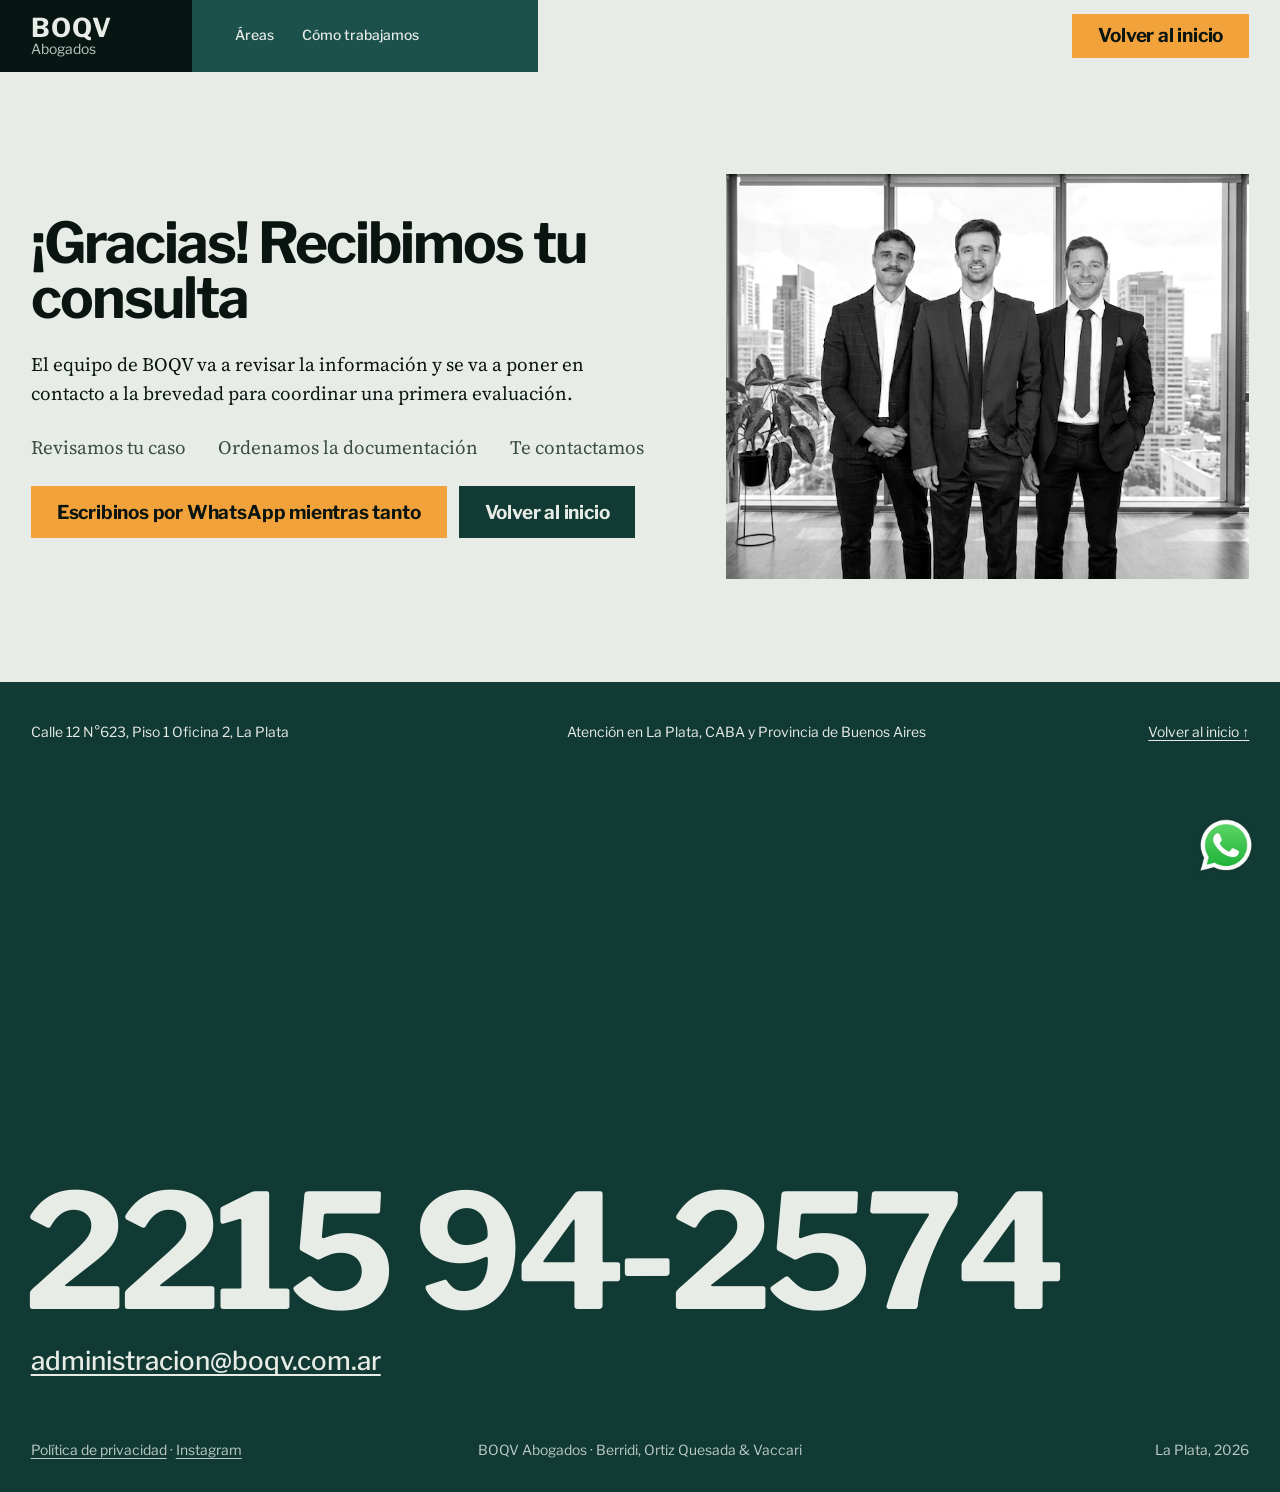
==== commit 6e6cb5ec: "Rediseño ejecutivo: informe anual sobrio (mosaico B/N, eje al 42%, Libre Franklin + Source Serif 4) " ====
--- a/gracias.html
+++ b/gracias.html
@@ -14,8 +14,8 @@
     <link rel="apple-touch-icon" href="assets/favicon.svg" />
     <link rel="preconnect" href="https://fonts.googleapis.com" />
     <link rel="preconnect" href="https://fonts.gstatic.com" crossorigin />
-    <link href="https://fonts.googleapis.com/css2?family=Zilla+Slab:ital,wght@0,400;0,500;0,600;1,400;1,500;1,600&display=swap" rel="stylesheet" />
-    <link rel="stylesheet" href="styles.css?v=20261025-1" />
+    <link href="https://fonts.googleapis.com/css2?family=Libre+Franklin:wght@400;500;600;700&family=Source+Serif+4:ital,wght@0,400;0,600;1,400&display=swap" rel="stylesheet" />
+    <link rel="stylesheet" href="styles.css?v=20261025-2" />
     <!-- Google Tag Manager -->
     <script>
       (function(w,d,s,l,i){w[l]=w[l]||[];w[l].push({'gtm.start':
@@ -59,15 +59,15 @@
     height="0" width="0" style="display:none;visibility:hidden"></iframe></noscript>
     <!-- End Google Tag Manager (noscript) -->
     <header class="site-header" aria-label="Encabezado principal">
+      <a class="brand" href="index.html" aria-label="BOQV Abogados, inicio">
+        <span class="brand__name">BOQV</span>
+        <span class="brand__sub">Abogados</span>
+      </a>
       <nav class="nav" aria-label="Navegación principal">
         <a href="index.html#servicios">Áreas</a>
         <a href="index.html#proceso">Cómo trabajamos</a>
       </nav>
-      <a class="brand" href="index.html" aria-label="BOQV Abogados, inicio">
-        <span class="brand__name">BOQV</span>
-        <span class="brand__sub">Abogados</span>
-      </a>
-      <a class="header-cta" href="index.html">Volver al inicio</a>
+      <a class="header-cta btn btn-primary" href="index.html">Volver al inicio</a>
     </header>
 
     <main>
@@ -93,29 +93,19 @@
     </main>
 
     <footer class="site-footer">
-      <svg class="scallops" viewBox="0 0 1200 50" preserveAspectRatio="none" aria-hidden="true" focusable="false">
-        <path d="M0 50A50 50 0 0 1 100 50A50 50 0 0 1 200 50A50 50 0 0 1 300 50A50 50 0 0 1 400 50A50 50 0 0 1 500 50A50 50 0 0 1 600 50A50 50 0 0 1 700 50A50 50 0 0 1 800 50A50 50 0 0 1 900 50A50 50 0 0 1 1000 50A50 50 0 0 1 1100 50A50 50 0 0 1 1200 50Z" />
-      </svg>
-      <div class="card-back">
-        <div class="card-back__msg">
-          <p class="card-back__sign">Te esperamos</p>
-          <p>
-            La información enviada se usa únicamente para responder la consulta
-            y coordinar un contacto inicial.
-          </p>
-          <p><a href="privacidad.html">Política de privacidad</a></p>
-        </div>
-        <address class="card-back__addr">
-          <a
-            href="https://www.google.com/maps/search/?api=1&query=Calle%2012%20623%20Piso%201%20Oficina%202%2C%20La%20Plata%2C%20Buenos%20Aires%2C%20Argentina"
-            target="_blank"
-            rel="noopener"
-          >Calle 12 N°623, Piso 1 Oficina 2, La Plata</a>
-          <a href="tel:+5492215942574">+54 9 2215 94-2574</a>
-          <a href="mailto:administracion@boqv.com.ar">administracion@boqv.com.ar</a>
-          <a href="https://www.instagram.com/estudioboqv/" target="_blank" rel="noopener">Instagram @estudioboqv</a>
-        </address>
-        <p class="card-back__imprint">BOQV Abogados · Berridi, Ortiz Quesada &amp; Vaccari · boqv.com.ar</p>
+      <div class="foot__top">
+        <p>Calle 12 N°623, Piso 1 Oficina 2, La Plata</p>
+        <p>Atención en La Plata, CABA y Provincia de Buenos Aires</p>
+        <a href="index.html">Volver al inicio ↑</a>
+      </div>
+      <div class="foot__main">
+        <a class="foot__phone" href="tel:+5492215942574" aria-label="Llamar al +54 9 2215 94-2574">2215 94-2574</a>
+        <a class="foot__mail" href="mailto:administracion@boqv.com.ar">administracion@boqv.com.ar</a>
+      </div>
+      <div class="foot__meta">
+        <p><a href="privacidad.html">Política de privacidad</a> · <a href="https://www.instagram.com/estudioboqv/" target="_blank" rel="noopener">Instagram</a></p>
+        <p>BOQV Abogados · Berridi, Ortiz Quesada &amp; Vaccari</p>
+        <p>La Plata, 2026</p>
       </div>
     </footer>
 
--- a/styles.css
+++ b/styles.css
@@ -1,5 +1,5 @@
-/* BOQV Abogados — la página es la carpeta del expediente.
-   Una sola familia (Zilla Slab), cinco tamaños, colores planos de la marca. */
+/* BOQV Abogados — informe anual: banda de fotografías, eje al 42 %, bloques de color plano.
+   Libre Franklin para títulos, Source Serif 4 para leer. Cinco tamaños. */
 
 :root {
   --g1: #071613;
@@ -16,89 +16,59 @@
   --gold-tint: #f7c27d;
 
   --m: clamp(16px, 2.4vw, 32px);
+  --axis: 42%;
   --section: clamp(72px, 8vw, 120px);
   --ease: cubic-bezier(0.2, 0.8, 0.2, 1);
 
-  --step-small: clamp(0.875rem, 0.84rem + 0.1vw, 0.9375rem);
-  --step-body: clamp(1.125rem, 1.05rem + 0.3vw, 1.3125rem);
+  --step-small: clamp(0.8125rem, 0.79rem + 0.1vw, 0.875rem);
+  --step-body: clamp(1.0625rem, 1rem + 0.25vw, 1.1875rem);
   --step-lead: clamp(1.25rem, 1.1rem + 0.7vw, 1.625rem);
   --step-head: clamp(2rem, 1.3rem + 3.2vw, 4rem);
-  --step-display: clamp(2.9rem, 8.2vw, 9rem);
+  --step-display: clamp(3rem, 7.4vw, 7.25rem);
+
+  --sans: "Libre Franklin", "Helvetica Neue", Arial, sans-serif;
+  --serif: "Source Serif 4", Georgia, "Times New Roman", serif;
 
   color-scheme: light;
-  font-family: "Zilla Slab", Rockwell, "Roboto Slab", Georgia, serif;
+  font-family: var(--serif);
 }
 
 * { box-sizing: border-box; }
-
 html { scroll-behavior: smooth; scroll-padding-top: 16px; }
-
 body {
   margin: 0;
-  background: var(--g1);
+  background: var(--bone);
   color: var(--ink);
+  font-family: var(--serif);
   font-size: var(--step-body);
-  line-height: 1.5;
-  font-weight: 400;
+  line-height: 1.55;
   -webkit-font-smoothing: antialiased;
 }
-
 img { display: block; max-width: 100%; }
 a { color: inherit; text-decoration: none; }
-h1, h2, h3, p, ul, ol { margin: 0; padding: 0; }
+h1, h2, h3, p, ul, ol, dl, dd { margin: 0; padding: 0; }
 ul, ol { list-style: none; }
-
-h1, h2 {
-  font-weight: 600;
-  letter-spacing: -0.025em;
-  line-height: 1;
-  text-wrap: balance;
-}
-h2 { font-size: var(--step-head); }
-h3 { font-size: var(--step-lead); font-weight: 600; letter-spacing: -0.01em; line-height: 1.15; }
-
+.visually-hidden { position: absolute; width: 1px; height: 1px; overflow: hidden; clip-path: inset(50%); white-space: nowrap; }
+
+h1, h2, h3 { font-family: var(--sans); font-weight: 700; }
+h2 { font-size: var(--step-head); letter-spacing: -0.035em; line-height: 0.98; text-wrap: balance; }
+h3 { font-size: var(--step-lead); letter-spacing: -0.02em; line-height: 1.1; }
 :focus-visible { outline: 3px solid var(--gold); outline-offset: 3px; }
 ::selection { background: var(--gold); color: var(--ink); }
 
-/* ───────── Encabezado ───────── */
-.site-header {
-  display: grid;
-  grid-template-columns: 1fr auto 1fr;
-  align-items: center;
-  gap: 16px;
-  padding: 20px var(--m);
-  background: var(--g1);
-  color: var(--bone);
-}
-.nav { display: flex; gap: 8px; }
-.nav a, .header-cta {
-  display: inline-flex;
-  align-items: center;
-  min-height: 44px;
-  padding: 0 12px;
-  font-size: var(--step-small);
-  font-weight: 500;
-  transition: color 0.2s var(--ease);
-}
-.nav a:first-child { padding-left: 0; }
-.nav a:hover, .header-cta:hover { color: var(--gold); }
-.header-cta { justify-self: end; padding-right: 0; color: var(--gold); font-weight: 600; }
-.brand { display: grid; justify-items: center; line-height: 1; }
-.brand__name { font-size: var(--step-lead); font-weight: 600; letter-spacing: 0.02em; }
-.brand__sub { font-size: var(--step-small); font-weight: 400; color: var(--on-dark-soft); margin-top: 4px; }
-
-/* ───────── Botones ───────── */
+/* ───────── Botones: planos, de borde recto ───────── */
 .btn {
   display: inline-flex;
   align-items: center;
   justify-content: center;
-  min-height: 56px;
-  padding: 0 28px;
+  min-height: 52px;
+  padding: 0 26px;
   border: 0;
   border-radius: 0;
-  font: inherit;
+  font-family: var(--sans);
   font-size: var(--step-body);
-  font-weight: 600;
+  font-weight: 700;
+  letter-spacing: -0.01em;
   cursor: pointer;
   transition: transform 0.18s var(--ease), background-color 0.18s var(--ease);
 }
@@ -107,318 +77,307 @@
 .btn-primary:hover { background: var(--gold-tint); transform: translateY(-2px); }
 .btn-secondary { background: var(--g3); color: var(--bone); }
 .btn-secondary:hover { background: var(--g4); transform: translateY(-2px); }
-.btn-send { background: var(--g1); color: var(--bone); }
-.btn-send:hover { background: var(--g3); transform: translateY(-2px); }
 .btn[disabled] { opacity: 0.6; cursor: progress; }
 
-/* ───────── Portada: la pila de carpetas ───────── */
-.hero { background: var(--g1); color: var(--bone); padding: 40px var(--m) clamp(56px, 7vw, 104px); }
-.hero__head { display: grid; justify-items: center; text-align: center; gap: 24px; }
-.hero h1 { font-size: var(--step-display); letter-spacing: -0.035em; line-height: 0.95; }
-.hero__lead { max-width: 46ch; font-size: var(--step-lead); line-height: 1.35; }
-
-.stack { position: relative; width: 86%; margin: 56px auto 0; padding-top: 40px; }
-.folder {
-  position: absolute;
-  left: 0;
-  right: 0;
-  height: 280px;
-  background: var(--tone);
+/* ───────── Encabezado pegado a la banda ───────── */
+.site-header {
+  --brand-w: clamp(150px, 15vw, 230px);
+  display: grid;
+  grid-template-columns: var(--brand-w) calc(var(--axis) - var(--brand-w)) 1fr;
+  align-items: stretch;
+  min-height: 72px;
+  background: var(--bone);
+}
+.brand {
+  display: grid;
+  align-content: center;
+  gap: 2px;
+  padding: 0 var(--m);
+  background: var(--g1);
   color: var(--bone);
-  transition: transform 0.28s var(--ease);
-}
-.folder__tab {
-  position: absolute;
-  left: var(--tab-x);
-  top: -40px;
-  display: flex;
+  line-height: 1;
+}
+.brand__name { font-family: var(--sans); font-size: var(--step-lead); font-weight: 700; letter-spacing: 0.04em; }
+.brand__sub { font-family: var(--sans); font-size: var(--step-small); font-weight: 400; color: var(--on-dark-soft); }
+.nav { display: flex; align-items: center; gap: 4px; padding: 0 var(--m); background: var(--g4); color: var(--bone); }
+.nav a {
+  display: inline-flex;
   align-items: center;
-  height: 40px;
-  padding: 0 32px;
-  background: var(--tone);
-  font-size: var(--step-body);
+  min-height: 44px;
+  padding: 0 12px;
+  font-family: var(--sans);
+  font-size: var(--step-small);
   font-weight: 500;
-  white-space: nowrap;
-  clip-path: polygon(0 100%, 14px 0, calc(100% - 14px) 0, 100% 100%);
-}
-.folder--1 { --tone: var(--g2); --tab-x: 5%;  top: 40px;  z-index: 1; }
-.folder--2 { --tone: var(--g3); --tab-x: 23%; top: 100px; z-index: 2; }
-.folder--3 { --tone: var(--g4); --tab-x: 41%; top: 160px; z-index: 3; }
-.folder--4 { --tone: var(--g5); --tab-x: 59%; top: 220px; z-index: 4; }
-@media (hover: hover) {
-  .folder--1:hover, .folder--2:hover, .folder--3:hover, .folder--4:hover { transform: translateY(-12px); }
-}
-.folder--front {
-  --tone: var(--bone);
-  --tab-x: 77%;
-  position: relative;
-  z-index: 10;
-  height: auto;
-  margin-top: 240px;
-  padding: 48px 32px 0;
-  color: var(--ink);
-}
-.front { display: grid; grid-template-columns: 1fr minmax(0, 0.85fr); gap: 40px; align-items: start; }
-.front__action { display: grid; gap: 28px; padding-bottom: 48px; }
-.front__lead { font-size: var(--step-lead); line-height: 1.3; font-weight: 500; max-width: 24ch; }
+  transition: color 0.2s var(--ease);
+}
+.nav a:hover { color: var(--gold); }
+.header-cta { align-self: center; justify-self: end; margin-right: var(--m); min-height: 44px; }
+
+/* ───────── Portada: mosaico y título sobre el eje ───────── */
+.mosaic {
+  display: grid;
+  grid-template-columns: repeat(6, 1fr);
+  grid-template-rows: repeat(2, 1fr);
+  height: clamp(300px, 52svh, 560px);
+  background: var(--g1);
+}
+.m { width: 100%; height: 100%; object-fit: cover; object-position: top; filter: grayscale(1) contrast(1.05); min-height: 0; }
+.m--a { grid-column: 1 / 3; grid-row: 1 / 3; object-position: center 20%; }
+.m--b { grid-column: 3; grid-row: 1; }
+.m--c { grid-column: 3; grid-row: 2; background: var(--g3); filter: none; }
+.m--d { grid-column: 4; grid-row: 1 / 3; background: var(--g4); filter: none; }
+.m--e { grid-column: 5; grid-row: 1; }
+.m--g { grid-column: 5; grid-row: 2; background: var(--g2); filter: none; }
+.m--f { grid-column: 6; grid-row: 1 / 3; }
+
+.hero { background: var(--bone); }
+.hero__body { display: grid; grid-template-columns: var(--axis) 1fr; padding: 56px var(--m) clamp(64px, 7vw, 104px); align-items: start; }
+.hero__side { display: grid; gap: 28px; padding-right: 48px; }
+.hero__lead { font-size: var(--step-lead); line-height: 1.3; max-width: 30ch; }
 .hero__actions { display: flex; flex-wrap: wrap; gap: 12px; }
-.hero__facts { display: grid; gap: 4px; color: var(--soft); }
-.front__photo { width: 100%; height: auto; aspect-ratio: 784 / 607; object-fit: cover; }
-
-/* ───────── Áreas: tabla a la derecha ───────── */
-.areas { background: var(--bone); color: var(--ink); padding: var(--section) var(--m); }
-.areas h2 { max-width: 22ch; text-indent: 3vw; }
-.areas__grid { display: grid; grid-template-columns: repeat(12, 1fr); column-gap: 16px; margin-top: 96px; }
-.areas__aside { grid-column: 1 / 6; align-self: start; position: sticky; top: 32px; display: grid; gap: 20px; }
-.areas__aside h3 { font-size: var(--step-lead); }
-.areas__aside p { max-width: 36ch; }
-.areas__list { grid-column: 7 / 13; display: grid; gap: 40px; }
-.area { display: grid; grid-template-columns: 1fr auto; column-gap: 20px; row-gap: 8px; align-items: baseline; scroll-margin-top: 24px; }
-.area p { grid-column: 1 / -1; max-width: 52ch; }
-.area--group { margin-top: 44px; }
+.hero__main { display: grid; gap: 40px; }
+.title {
+  font-size: var(--step-display);
+  letter-spacing: -0.035em;
+  line-height: 0.92;
+  text-transform: uppercase;
+  margin: 0;
+}
+.title__line { display: block; overflow: hidden; padding-bottom: 0.06em; }
+.title__line > span { display: block; animation: rise 0.9s var(--ease) both; }
+.title__line:nth-child(2) > span { animation-delay: 0.11s; }
+@keyframes rise { from { transform: translateY(105%); } to { transform: none; } }
+.hero__facts { display: flex; flex-wrap: wrap; gap: 8px 32px; color: var(--soft); font-size: var(--step-body); }
+
+/* ───────── Áreas: texto en el eje ───────── */
+.areas { background: var(--bone); padding: var(--section) var(--m); display: grid; grid-template-columns: var(--axis) 1fr; align-items: start; }
+.areas__side { display: grid; gap: 40px; padding-right: 48px; position: sticky; top: 32px; }
+.areas__side h2 { max-width: 8ch; }
+.areas__aside { display: grid; gap: 16px; }
+.areas__aside p { max-width: 32ch; }
+.areas__list { display: grid; gap: 56px; }
+.area { display: grid; grid-template-columns: 1fr auto; column-gap: 24px; row-gap: 8px; align-items: baseline; scroll-margin-top: 24px; }
+.area p { grid-column: 1 / -1; max-width: 42ch; }
 .service-card__cta {
   display: inline-flex;
   align-items: center;
   gap: 8px;
   min-height: 44px;
-  font-weight: 600;
+  font-family: var(--sans);
+  font-weight: 700;
   white-space: nowrap;
 }
 .service-card__cta span { display: inline-block; transition: transform 0.2s var(--ease); }
 .service-card__cta:hover span { transform: translateX(6px); }
 .service-card__cta:hover { text-decoration: underline; text-underline-offset: 4px; text-decoration-thickness: 2px; }
 
-/* ───────── Equipo: retratos sobre fichas de color ───────── */
-.team { background: var(--g3); color: var(--bone); padding: var(--section) var(--m); }
-.team__lead { max-width: 38ch; margin-top: 24px; }
-.tiles { display: grid; grid-template-columns: repeat(3, 1fr); gap: 12px; margin-top: 56px; }
-.tile { background: var(--tone); overflow: hidden; }
-.tile--1 { --tone: var(--g4); }
-.tile--2 { --tone: var(--g2); }
-.tile--3 { --tone: var(--g5); }
-.tile img { width: 100%; aspect-ratio: 4 / 5; object-fit: cover; object-position: top; transition: transform 0.6s var(--ease); }
-@media (hover: hover) { .tile:hover img { transform: scale(1.03); } }
-.tile__cap { padding: 20px 24px 28px; display: grid; gap: 4px; position: relative; background: var(--tone); }
-
-/* ───────── Cómo trabajamos: la boleta ───────── */
-.process {
-  background: var(--g2);
+/* ───────── El estudio: texto grande y retratos en bloque ───────── */
+.studio {
+  background: var(--g3);
   color: var(--bone);
-  padding: var(--section) var(--m);
-  display: grid;
-  grid-template-columns: repeat(12, 1fr);
-  column-gap: 16px;
+  padding: var(--section) var(--m) 0;
+  display: grid;
+  grid-template-columns: var(--axis) 1fr;
   align-items: start;
 }
-.process__text { grid-column: 1 / 6; display: grid; gap: 24px; }
-.process__text p { max-width: 30ch; }
-.slip {
-  grid-column: 7 / 12;
-  background: var(--bone);
-  color: var(--ink);
-  padding: 32px 32px 0;
-  clip-path: polygon(0 0, 100% 0, 100% calc(100% - 14px), 92.857% 100%, 85.714% calc(100% - 14px), 78.571% 100%, 71.429% calc(100% - 14px), 64.286% 100%, 57.143% calc(100% - 14px), 50% 100%, 42.857% calc(100% - 14px), 35.714% 100%, 28.571% calc(100% - 14px), 21.429% 100%, 14.286% calc(100% - 14px), 7.143% 100%, 0 calc(100% - 14px));
-}
-.slip__stage { padding-bottom: 28px; }
-.slip__stage h3 { font-size: var(--step-body); margin-bottom: 8px; }
-.slip__row { display: flex; align-items: baseline; gap: 12px; font-weight: 500; }
-.slip__row > span:first-child { order: 1; }
-.slip__row::after { content: ""; order: 2; flex: 1; align-self: flex-end; margin-bottom: 7px; border-bottom: 4px dotted var(--soft); }
-.slip__who { order: 3; font-weight: 600; font-variant-numeric: tabular-nums; }
-.slip__note { margin-top: 6px; color: var(--soft); }
-.slip__total { background: var(--ink); color: var(--bone); margin: 0 -32px; padding: 18px 32px 34px; font-weight: 600; }
-
-/* ───────── Contacto: el cupón y la carátula ───────── */
-.contact { background: var(--g1); padding: var(--section) var(--m); }
-.coupon {
-  display: grid;
-  grid-template-columns: 42fr 58fr;
-  width: min(100%, 1180px);
-  margin: 0 auto;
-  background: var(--gold);
-  color: var(--ink);
-}
-.coupon__intro { display: grid; align-content: space-between; gap: 28px; padding: 48px; }
-.coupon__intro h2 { font-size: var(--step-head); }
-.caratula { background: var(--bone); padding: 20px 24px; display: grid; gap: 4px; }
-.caratula__label { font-size: var(--step-small); color: var(--soft); font-weight: 500; }
-.caratula__name { font-size: var(--step-lead); font-weight: 600; line-height: 1.15; overflow-wrap: anywhere; }
-.caratula__name.is-empty { color: var(--soft); font-weight: 400; }
-.caratula__matter { font-weight: 500; }
+.studio__facts { display: grid; gap: 20px; padding-right: 48px; font-family: var(--sans); font-size: var(--step-small); }
+.studio__facts dt { color: var(--on-dark-soft); }
+.studio__facts dd { font-size: var(--step-body); font-weight: 500; }
+.studio__facts a { text-decoration: underline; text-underline-offset: 3px; }
+.studio__lead { font-size: clamp(1.5rem, 1.1rem + 1.2vw, 2.25rem); line-height: 1.22; letter-spacing: -0.01em; max-width: 28em; }
+.studio__lead strong { font-weight: 600; }
+.studio__more { margin-top: 24px; color: var(--on-dark-soft); max-width: 36ch; }
+.trio { grid-column: 1 / -1; display: grid; grid-template-columns: repeat(3, 1fr); margin: var(--section) calc(var(--m) * -1) 0; }
+.trio__item { background: var(--g2); }
+.trio__item:nth-child(2) { background: var(--g4); }
+.trio__item img { width: 100%; aspect-ratio: 4 / 5; object-fit: cover; object-position: top; filter: grayscale(1) contrast(1.05); transition: transform 0.6s var(--ease); }
+.trio__item { overflow: hidden; }
+@media (hover: hover) { .trio__item:hover img { transform: scale(1.03); } }
+.trio__cap { display: grid; gap: 4px; padding: 20px var(--m) 28px; position: relative; background: inherit; }
+.trio__cap p { color: var(--on-dark-soft); }
+
+/* ───────── Proceso: muchos en uno ───────── */
+.flow { background: var(--g2); color: var(--bone); padding: var(--section) var(--m); display: grid; gap: 48px; }
+.flow__text { display: grid; grid-template-columns: var(--axis) 1fr; align-items: start; }
+.flow__text h2 { max-width: 8ch; }
+.flow__text p { max-width: 36ch; padding-top: 0.6em; }
+.flow__svg { display: block; width: 100%; height: auto; }
+.flow__svg--v { display: none; }
+.flow__steps { display: grid; grid-template-columns: repeat(3, 1fr); }
+.flow__steps li { display: grid; gap: 8px; padding-right: 32px; align-content: start; }
+.flow__steps p { color: var(--on-dark-soft); max-width: 30ch; }
+
+/* ───────── Contacto: página de color con el formulario ───────── */
+.contact { background: var(--g4); color: var(--bone); padding: var(--section) var(--m); display: grid; grid-template-columns: var(--axis) 1fr; align-items: start; }
+.contact__intro { display: grid; gap: 28px; padding-right: 48px; }
+.contact__intro h2 { max-width: 9ch; }
+.contact__note { max-width: 32ch; }
+.caratula { display: grid; gap: 2px; max-width: 32ch; color: var(--on-dark-soft); }
+.caratula__label { font-family: var(--sans); font-size: var(--step-small); }
+.caratula__name { color: var(--bone); font-family: var(--sans); font-size: var(--step-lead); font-weight: 700; letter-spacing: -0.02em; line-height: 1.15; overflow-wrap: anywhere; }
+.caratula__name.is-empty { color: var(--on-dark-soft); font-weight: 400; }
+.caratula__matter { color: var(--bone); }
 .lead-form {
-  position: relative;
   display: grid;
   grid-template-columns: 1fr 1fr;
   gap: 14px 12px;
   align-content: start;
-  padding: 48px;
-  border-left: 5px dotted var(--g1);
-}
-.lead-form::before, .lead-form::after {
-  content: "";
-  position: absolute;
-  left: -16px;
-  width: 28px;
-  height: 28px;
-  border-radius: 50%;
-  background: var(--g1);
-}
-.lead-form::before { top: -14px; }
-.lead-form::after { bottom: -14px; }
+  padding: 40px;
+  background: var(--bone);
+  color: var(--ink);
+  max-width: 760px;
+}
 .lead-form .full { grid-column: 1 / -1; }
-.lead-form label { display: grid; gap: 6px; font-size: var(--step-small); font-weight: 600; }
+.lead-form label { display: grid; gap: 6px; font-family: var(--sans); font-size: var(--step-small); font-weight: 600; }
 .lead-form input:not([type="checkbox"]), .lead-form select, .lead-form textarea {
   width: 100%;
   min-height: 52px;
   padding: 12px 16px;
   border: 0;
   border-radius: 0;
-  background: var(--gold-tint);
+  background: var(--bone-2);
   color: var(--ink);
-  font: inherit;
+  font-family: var(--serif);
   font-size: var(--step-body);
   font-weight: 400;
 }
 .lead-form textarea { resize: vertical; min-height: 112px; }
-.lead-form input::placeholder, .lead-form textarea::placeholder { color: #5a4421; opacity: 1; }
+.lead-form input::placeholder, .lead-form textarea::placeholder { color: #55645f; opacity: 1; }
 .lead-form :focus-visible { outline: 3px solid var(--g1); outline-offset: 2px; }
-.art-fields { margin: 0; padding: 16px; border: 0; background: var(--gold-tint); display: grid; grid-template-columns: repeat(3, 1fr); gap: 12px; }
+.art-fields { margin: 0; padding: 16px; border: 0; background: var(--bone-2); display: grid; grid-template-columns: repeat(3, 1fr); gap: 12px; }
 .art-fields[hidden] { display: none; }
-.art-fields legend { padding: 0; font-size: var(--step-small); font-weight: 600; float: left; width: 100%; margin-bottom: 12px; }
+.art-fields legend { padding: 0; font-family: var(--sans); font-size: var(--step-small); font-weight: 600; float: left; width: 100%; margin-bottom: 12px; }
 .art-fields legend + * { clear: both; }
-.art-fields select { background: var(--gold); }
-.checkbox { grid-template-columns: auto 1fr; align-items: start; gap: 12px; font-weight: 400; }
-.checkbox input { width: 24px; height: 24px; margin: 2px 0 0; accent-color: var(--g1); }
+.art-fields select { background: var(--bone); }
+.checkbox { grid-template-columns: auto 1fr; align-items: start; gap: 12px; font-family: var(--serif); font-weight: 400; }
+.checkbox input { width: 24px; height: 24px; margin: 2px 0 0; accent-color: var(--g3); }
 .checkbox a { text-decoration: underline; text-underline-offset: 3px; }
-.form-status { min-height: 1.5em; font-size: var(--step-small); font-weight: 600; }
-.coupon__note { max-width: 32ch; }
-
-/* ───────── Preguntas: texto de lectura ───────── */
-.faq {
-  background: var(--bone);
-  color: var(--ink);
-  padding: var(--section) var(--m) clamp(48px, 6vw, 96px);
-  display: grid;
-  grid-template-columns: repeat(12, 1fr);
-  column-gap: 16px;
-  align-items: start;
-}
-.faq h2 { grid-column: 1 / 5; }
-.faq__text { grid-column: 6 / 13; columns: 2; column-gap: 56px; }
-.faq__text p { break-inside: avoid; margin-bottom: 20px; line-height: 1.5; }
-.faq__text strong { font-weight: 600; }
-
-/* ───────── Pie: el reverso de la tarjeta ───────── */
-.site-footer { background: var(--g1); color: var(--ink); padding: 0 var(--m) var(--m); }
-.scallops { display: block; width: min(100%, 1180px); height: 50px; margin: 0 auto; fill: var(--bone); }
-.card-back {
-  width: min(100%, 1180px);
-  margin: 0 auto;
-  background: var(--bone);
-  padding: 24px 48px 28px;
-  display: grid;
-  grid-template-columns: 1fr 1fr;
-  gap: 48px;
-}
-.card-back__msg { display: grid; gap: 12px; align-content: start; max-width: 38ch; }
-.card-back__sign { font-size: var(--step-lead); font-weight: 600; }
-.card-back__msg a { text-decoration: underline; text-underline-offset: 3px; }
-.card-back__addr { display: grid; gap: 4px; font-style: normal; align-content: start; }
-.card-back__addr a { display: inline-flex; align-items: center; min-height: 44px; font-weight: 500; }
-.card-back__addr a:hover, .card-back__msg a:hover { color: var(--g5); }
-.card-back__imprint { grid-column: 1 / -1; text-align: center; font-size: var(--step-small); color: var(--soft); }
+.form-status { min-height: 1.5em; font-family: var(--sans); font-size: var(--step-small); font-weight: 600; }
+
+/* ───────── Preguntas: títulos grandes, respuestas al lado ───────── */
+.faq { background: var(--bone); padding: var(--section) var(--m); display: grid; gap: clamp(48px, 6vw, 80px); }
+.qa { display: grid; grid-template-columns: var(--axis) 1fr; align-items: baseline; }
+.qa h3 { font-size: clamp(1.5rem, 1.2rem + 1.2vw, 2.25rem); letter-spacing: -0.03em; padding-right: 48px; max-width: 18em; }
+.qa p { max-width: 44ch; }
+.qa--head h2 { font-size: clamp(1.5rem, 1.2rem + 1.2vw, 2.25rem); letter-spacing: -0.03em; color: var(--soft); }
+
+/* ───────── Pie: el contacto es el titular ───────── */
+.site-footer {
+  min-height: 90svh;
+  display: grid;
+  grid-template-rows: auto 1fr auto;
+  background: var(--g3);
+  color: var(--bone);
+  padding: 40px var(--m) var(--m);
+}
+.foot__top { display: grid; grid-template-columns: var(--axis) 1fr auto; gap: 8px 24px; font-family: var(--sans); font-size: var(--step-small); }
+.foot__top p { max-width: 40ch; }
+.foot__top a { text-decoration: underline; text-underline-offset: 3px; }
+.foot__main { align-self: end; display: grid; gap: 16px; padding: 64px 0 56px; }
+.foot__phone {
+  font-family: var(--sans);
+  font-weight: 700;
+  font-size: clamp(3rem, 12.4vw, 13rem);
+  letter-spacing: -0.045em;
+  line-height: 0.9;
+  white-space: nowrap;
+  margin-left: -0.04em;
+  transition: color 0.2s var(--ease);
+}
+.foot__phone:hover { color: var(--gold); }
+.foot__mail { font-family: var(--sans); font-size: var(--step-lead); font-weight: 500; text-decoration: underline; text-underline-offset: 4px; justify-self: start; min-height: 44px; display: inline-flex; align-items: center; }
+.foot__mail:hover { color: var(--gold); }
+.foot__meta { display: grid; grid-template-columns: 1fr 1fr 1fr; gap: 8px 24px; font-family: var(--sans); font-size: var(--step-small); color: var(--on-dark-soft); }
+.foot__meta p:nth-child(2) { text-align: center; }
+.foot__meta p:nth-child(3) { text-align: right; }
+.foot__meta a { text-decoration: underline; text-underline-offset: 3px; }
 
 /* ───────── Flotantes ───────── */
-.whatsapp-float {
-  position: fixed;
-  right: 24px;
-  bottom: 24px;
-  z-index: 40;
-  width: 60px;
-  height: 60px;
-  transition: transform 0.2s var(--ease);
-}
+.whatsapp-float { position: fixed; right: 24px; bottom: 24px; z-index: 40; width: 60px; height: 60px; transition: transform 0.2s var(--ease); }
 .whatsapp-float img { width: 100%; height: 100%; object-fit: contain; }
 .whatsapp-float:hover { transform: translateY(-3px) scale(1.04); }
 .mobile-bar { display: none; }
 
-/* ───────── Páginas interiores (gracias, privacidad) ───────── */
+/* ───────── Páginas interiores (gracias) ───────── */
 .plain { background: var(--bone); color: var(--ink); padding: var(--section) var(--m); display: grid; gap: 24px; align-content: start; min-height: 60svh; }
-.plain h1 { font-size: var(--step-head); max-width: 20ch; }
+.plain h1 { font-size: var(--step-head); max-width: 20ch; letter-spacing: -0.035em; line-height: 0.98; }
 .plain p, .plain li { max-width: 62ch; }
-.plain h2 { font-size: var(--step-lead); margin-top: 24px; letter-spacing: -0.01em; }
-.plain ul { list-style: disc; padding-left: 1.2em; display: grid; gap: 6px; }
 .plain a:not(.btn) { text-decoration: underline; text-underline-offset: 3px; }
+.plain--thanks { grid-template-columns: 1.1fr 0.9fr; gap: 56px; align-items: center; }
+.plain--thanks h1 { font-size: clamp(2.25rem, 4.4vw, 4.5rem); max-width: none; }
+.plain__text { display: grid; gap: 24px; justify-items: start; }
+.plain__photo { width: 100%; height: auto; aspect-ratio: 784 / 607; object-fit: cover; filter: grayscale(1) contrast(1.05); }
 .plain .hero__facts { color: var(--soft); }
-.plain--thanks { grid-template-columns: 1.1fr 0.9fr; gap: 56px; align-items: center; }
-.plain--thanks h1 { font-size: clamp(2.6rem, 6vw, 6rem); line-height: 0.98; max-width: none; }
-.plain__text { display: grid; gap: 24px; justify-items: start; }
-.plain__photo { width: 100%; height: auto; aspect-ratio: 784 / 607; object-fit: cover; }
-@media (max-width: 1040px) { .plain--thanks { grid-template-columns: 1fr; } .plain--thanks h1 { max-width: none; font-size: clamp(2.6rem, 11vw, 5rem); } }
 
 /* ───────── Movimiento ───────── */
-.js [data-reveal] {
-  opacity: 0;
-  transform: translateY(24px);
-  transition: opacity 0.6s var(--ease) var(--d, 0ms), transform 0.6s var(--ease) var(--d, 0ms);
-}
+.js [data-reveal] { opacity: 0; transform: translateY(24px); transition: opacity 0.6s var(--ease) var(--d, 0ms), transform 0.6s var(--ease) var(--d, 0ms); }
 .js [data-reveal].is-in { opacity: 1; transform: none; }
-.js .folder[data-reveal] { transform: translateY(48px); }
-.js .folder[data-reveal].is-in { transform: none; }
-.js .folder[data-reveal].is-in.is-settled { transition: transform 0.28s var(--ease); }
-.front__photo { animation: settle 1.6s var(--ease) both; }
-@keyframes settle { from { transform: scale(1.06); } to { transform: scale(1); } }
+.m--a { animation: settle 1.8s var(--ease) both; }
+@keyframes settle { from { transform: scale(1.07); } to { transform: scale(1); } }
+.mosaic { overflow: hidden; }
 
 /* ───────── Tablet y teléfono ───────── */
 @media (max-width: 1040px) {
-  .areas__aside { grid-column: 1 / -1; position: static; margin-bottom: 56px; }
-  .areas__list { grid-column: 1 / -1; }
-  .areas__grid { margin-top: 64px; }
-  .process__text, .slip, .faq h2, .faq__text { grid-column: 1 / -1; }
-  .slip { max-width: 520px; margin-top: 48px; }
-  .faq__text { margin-top: 32px; }
-  .coupon { grid-template-columns: 1fr; }
-  .lead-form { border-left: 0; border-top: 5px dotted var(--g1); }
-  .lead-form::before { left: -14px; top: -16px; }
-  .lead-form::after { left: auto; right: -14px; bottom: auto; top: -16px; }
-  .tiles { grid-template-columns: repeat(3, 1fr); }
+  :root { --axis: 0%; }
+  .hero__body, .areas, .studio, .contact, .qa, .flow__text { grid-template-columns: 1fr; }
+  .hero__body { display: flex; flex-direction: column; gap: 28px; }
+  .hero__main, .hero__side { display: contents; }
+  .title { order: 1; }
+  .hero__lead { order: 2; }
+  .hero__side .hero__actions { order: 3; }
+  .hero__facts { order: 4; }
+  .areas__side { position: static; padding-right: 0; margin-bottom: 56px; }
+  .studio__facts { padding-right: 0; margin-bottom: 32px; grid-template-columns: repeat(3, 1fr); gap: 16px; }
+  .contact__intro { padding-right: 0; margin-bottom: 40px; }
+  .qa h3 { padding-right: 0; margin-bottom: 8px; }
+  .site-header { grid-template-columns: var(--brand-w) 1fr auto; }
+  .flow__text p { padding-top: 16px; }
+  .areas__side { display: grid; grid-template-columns: 1fr 1fr; gap: 32px 48px; align-items: start; }
+  .areas__side h2 { max-width: none; grid-column: 1 / -1; }
+  .areas__aside p { max-width: none; }
+  .areas__list { grid-template-columns: 1fr 1fr; gap: 48px 48px; }
+  .studio__lead, .studio__more { max-width: none; }
+  .contact__intro { grid-template-columns: 1fr 1fr; gap: 24px 48px; }
+  .contact__intro h2 { grid-column: 1 / -1; max-width: none; }
+  .contact__note, .caratula { max-width: none; }
+  .lead-form { max-width: none; }
+  .flow__text p { max-width: none; }
+  .qa p { max-width: none; }
 }
 
 @media (max-width: 720px) {
-  .site-header { grid-template-columns: 1fr auto; padding-top: 14px; }
+  .site-header { grid-template-columns: 1fr auto; min-height: 64px; }
   .nav { display: none; }
-  .brand { justify-items: start; grid-column: 1; grid-row: 1; }
-  .header-cta { grid-column: 2; grid-row: 1; }
-  .hero { padding-top: 32px; }
-  .hero h1 { font-size: 13.5vw; }
-  .hero__lead { font-size: var(--step-body); }
-  .stack { width: 100%; margin-top: 40px; padding-top: 32px; }
-  .folder { height: 220px; }
-  .folder--front { height: auto; }
-  .folder__tab { top: -32px; height: 32px; padding: 0 16px; font-size: var(--step-small); }
-  .folder--1 { top: 32px;  --tab-x: 0; }
-  .folder--2 { top: 84px;  --tab-x: 22%; }
-  .folder--3 { top: 136px; --tab-x: 44%; }
-  .folder--4 { top: 188px; --tab-x: 62%; }
-  .folder--front { margin-top: 188px; --tab-x: 0; padding: 32px 16px 0; }
-  .folder--front .folder__tab { left: auto; right: 0; }
-  .front { grid-template-columns: 1fr; gap: 28px; }
-  .front__action { padding-bottom: 0; }
-  .front__lead { max-width: none; }
+  .header-cta { margin-right: var(--m); }
+  .mosaic { grid-template-columns: repeat(3, 1fr); height: clamp(220px, 38svh, 320px); }
+  .m--a { grid-column: 1 / 3; grid-row: 1; }
+  .m--b { grid-column: 3; grid-row: 1; }
+  .m--c { grid-column: 2; grid-row: 2; }
+  .m--e { grid-column: 1; grid-row: 2; }
+  .m--f { grid-column: 3; grid-row: 2; }
+  .m--d, .m--g { display: none; }
+  .title { font-size: 11.4vw; }
+  .hero__body { padding-top: 32px; }
   .hero__actions .btn { width: 100%; }
-  .areas h2 { text-indent: 0; }
-  .tiles { grid-template-columns: 1fr; }
-  .tile { display: grid; grid-template-columns: 38% 1fr; align-items: stretch; }
-  .tile img { aspect-ratio: auto; height: 100%; min-height: 200px; }
-  .tile__cap { align-content: end; padding: 16px; }
-  .slip { max-width: none; padding: 24px 20px 0; }
-  .slip__total { margin: 0 -20px; padding: 18px 20px 34px; }
-  .coupon__intro, .lead-form { padding: 28px 20px; }
-  .lead-form { grid-template-columns: 1fr; }
+  .studio__facts { grid-template-columns: 1fr; }
+  .areas__side, .areas__list, .contact__intro { grid-template-columns: 1fr; }
+  .areas__list { gap: 40px; }
+  .studio__lead { font-size: 1.375rem; line-height: 1.3; }
+  .trio { grid-template-columns: 1fr; }
+  .trio__item { display: grid; grid-template-columns: 38% 1fr; align-items: stretch; }
+  .trio__item img { aspect-ratio: auto; height: 100%; min-height: 200px; }
+  .trio__cap { align-content: end; padding: 16px; }
+  .flow__svg--h { display: none; }
+  .flow__svg--v { display: block; max-width: 300px; }
+  .flow__steps { grid-template-columns: 1fr; gap: 24px; }
+  .lead-form { grid-template-columns: 1fr; padding: 24px 16px; margin-inline: calc(var(--m) * -1); max-width: none; }
   .art-fields { grid-template-columns: 1fr; }
-  .faq__text { columns: 1; }
-  .card-back { grid-template-columns: 1fr; gap: 24px; padding: 20px 20px 24px; }
-  .scallops { height: 36px; }
+  .site-footer { min-height: 80svh; }
+  .foot__top { grid-template-columns: 1fr; }
+  .foot__phone { font-size: 12.2vw; }
+  .foot__meta { grid-template-columns: 1fr; }
+  .foot__meta p:nth-child(2), .foot__meta p:nth-child(3) { text-align: left; }
+  .plain--thanks { grid-template-columns: 1fr; }
   .whatsapp-float { display: none; }
   .mobile-bar {
     position: fixed;
@@ -432,14 +391,17 @@
     padding: 8px var(--m) calc(8px + env(safe-area-inset-bottom));
     background: var(--g1);
   }
-  .mobile-bar a { display: inline-flex; align-items: center; justify-content: center; min-height: 52px; font-weight: 600; background: var(--g3); color: var(--bone); }
+  .mobile-bar a { display: inline-flex; align-items: center; justify-content: center; min-height: 52px; font-family: var(--sans); font-weight: 700; background: var(--g3); color: var(--bone); }
   .mobile-bar a:first-child { background: var(--gold); color: var(--ink); }
+  .mobile-bar { transition: transform 0.28s var(--ease); }
+  .mobile-bar.is-away { transform: translateY(100%); }
   body { padding-bottom: 68px; }
 }
 
 @media (prefers-reduced-motion: reduce) {
   html { scroll-behavior: auto; }
-  .js [data-reveal], .js .folder[data-reveal] { opacity: 1; transform: none; transition: none; }
-  .front__photo { animation: none; }
-  .folder, .btn, .tile img, .service-card__cta span, .whatsapp-float { transition: none; }
-}
+  .js [data-reveal] { opacity: 1; transform: none; transition: none; }
+  .title__line > span, .m--a { animation: none; }
+  .mobile-bar { transition: none; }
+  .btn, .trio__item img, .service-card__cta span, .whatsapp-float { transition: none; }
+}
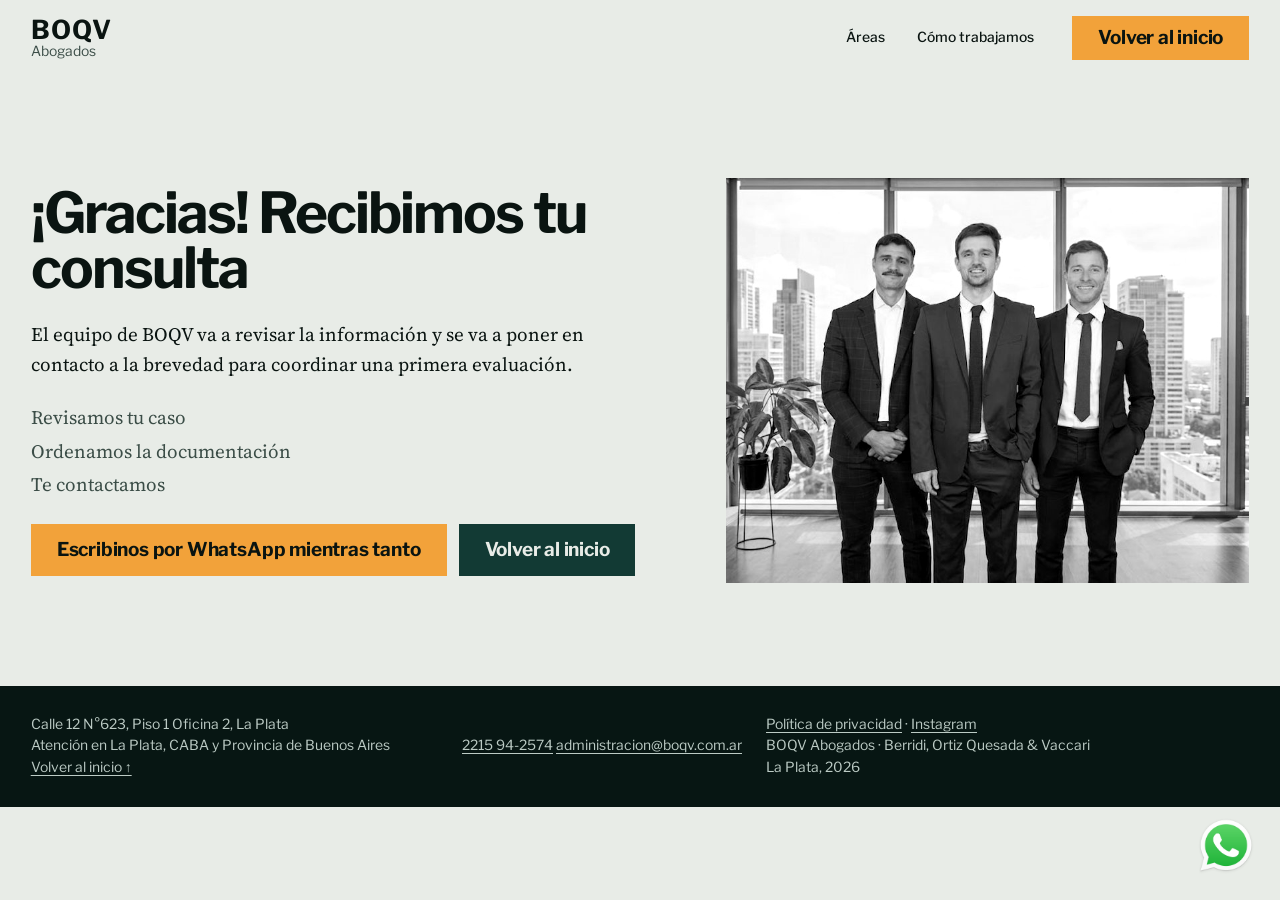
==== commit 2daf4eea: "Simplificar la página: portada con foto grande, pie compacto y accesibilidad Crítica de diseño y aud" ====
--- a/gracias.html
+++ b/gracias.html
@@ -15,7 +15,7 @@
     <link rel="preconnect" href="https://fonts.googleapis.com" />
     <link rel="preconnect" href="https://fonts.gstatic.com" crossorigin />
     <link href="https://fonts.googleapis.com/css2?family=Libre+Franklin:wght@400;500;600;700&family=Source+Serif+4:ital,wght@0,400;0,600;1,400&display=swap" rel="stylesheet" />
-    <link rel="stylesheet" href="styles.css?v=20261025-2" />
+    <link rel="stylesheet" href="styles.css?v=20261025-3" />
     <!-- Google Tag Manager -->
     <script>
       (function(w,d,s,l,i){w[l]=w[l]||[];w[l].push({'gtm.start':
--- a/styles.css
+++ b/styles.css
@@ -24,7 +24,7 @@
   --step-body: clamp(1.0625rem, 1rem + 0.25vw, 1.1875rem);
   --step-lead: clamp(1.25rem, 1.1rem + 0.7vw, 1.625rem);
   --step-head: clamp(2rem, 1.3rem + 3.2vw, 4rem);
-  --step-display: clamp(3rem, 7.4vw, 7.25rem);
+  --step-display: clamp(2.75rem, 5.6vw, 6rem);
 
   --sans: "Libre Franklin", "Helvetica Neue", Arial, sans-serif;
   --serif: "Source Serif 4", Georgia, "Times New Roman", serif;
@@ -53,7 +53,10 @@
 h1, h2, h3 { font-family: var(--sans); font-weight: 700; }
 h2 { font-size: var(--step-head); letter-spacing: -0.035em; line-height: 0.98; text-wrap: balance; }
 h3 { font-size: var(--step-lead); letter-spacing: -0.02em; line-height: 1.1; }
-:focus-visible { outline: 3px solid var(--gold); outline-offset: 3px; }
+:focus-visible { outline: 3px solid var(--focus, var(--ink)); outline-offset: 3px; }
+.studio, .flow, .contact { --focus: var(--gold); }
+.skip { position: absolute; left: 8px; top: -64px; z-index: 100; padding: 12px 18px; background: var(--ink); color: var(--bone); font-family: var(--sans); font-weight: 600; }
+.skip:focus { top: 8px; }
 ::selection { background: var(--gold); color: var(--ink); }
 
 /* ───────── Botones: planos, de borde recto ───────── */
@@ -79,63 +82,38 @@
 .btn-secondary:hover { background: var(--g4); transform: translateY(-2px); }
 .btn[disabled] { opacity: 0.6; cursor: progress; }
 
-/* ───────── Encabezado pegado a la banda ───────── */
+/* ───────── Encabezado ───────── */
 .site-header {
-  --brand-w: clamp(150px, 15vw, 230px);
-  display: grid;
-  grid-template-columns: var(--brand-w) calc(var(--axis) - var(--brand-w)) 1fr;
-  align-items: stretch;
-  min-height: 72px;
+  display: flex;
+  align-items: center;
+  gap: 24px;
+  padding: 16px var(--m);
   background: var(--bone);
 }
-.brand {
-  display: grid;
-  align-content: center;
-  gap: 2px;
-  padding: 0 var(--m);
-  background: var(--g1);
-  color: var(--bone);
-  line-height: 1;
-}
+.brand { display: grid; align-content: center; gap: 2px; line-height: 1; min-height: 44px; margin-right: auto; color: var(--ink); }
+#contenido:focus { outline: none; }
 .brand__name { font-family: var(--sans); font-size: var(--step-lead); font-weight: 700; letter-spacing: 0.04em; }
-.brand__sub { font-family: var(--sans); font-size: var(--step-small); font-weight: 400; color: var(--on-dark-soft); }
-.nav { display: flex; align-items: center; gap: 4px; padding: 0 var(--m); background: var(--g4); color: var(--bone); }
+.brand__sub { font-family: var(--sans); font-size: var(--step-small); font-weight: 400; color: var(--soft); }
+.nav { display: flex; align-items: center; gap: 4px; }
 .nav a {
   display: inline-flex;
   align-items: center;
   min-height: 44px;
-  padding: 0 12px;
+  padding: 0 14px;
   font-family: var(--sans);
   font-size: var(--step-small);
   font-weight: 500;
   transition: color 0.2s var(--ease);
 }
-.nav a:hover { color: var(--gold); }
-.header-cta { align-self: center; justify-self: end; margin-right: var(--m); min-height: 44px; }
-
-/* ───────── Portada: mosaico y título sobre el eje ───────── */
-.mosaic {
-  display: grid;
-  grid-template-columns: repeat(6, 1fr);
-  grid-template-rows: repeat(2, 1fr);
-  height: clamp(300px, 52svh, 560px);
-  background: var(--g1);
-}
-.m { width: 100%; height: 100%; object-fit: cover; object-position: top; filter: grayscale(1) contrast(1.05); min-height: 0; }
-.m--a { grid-column: 1 / 3; grid-row: 1 / 3; object-position: center 20%; }
-.m--b { grid-column: 3; grid-row: 1; }
-.m--c { grid-column: 3; grid-row: 2; background: var(--g3); filter: none; }
-.m--d { grid-column: 4; grid-row: 1 / 3; background: var(--g4); filter: none; }
-.m--e { grid-column: 5; grid-row: 1; }
-.m--g { grid-column: 5; grid-row: 2; background: var(--g2); filter: none; }
-.m--f { grid-column: 6; grid-row: 1 / 3; }
-
-.hero { background: var(--bone); }
-.hero__body { display: grid; grid-template-columns: var(--axis) 1fr; padding: 56px var(--m) clamp(64px, 7vw, 104px); align-items: start; }
-.hero__side { display: grid; gap: 28px; padding-right: 48px; }
-.hero__lead { font-size: var(--step-lead); line-height: 1.3; max-width: 30ch; }
+.nav a:hover { color: var(--g5); }
+.header-cta { min-height: 44px; }
+
+/* ───────── Portada ───────── */
+.hero { background: var(--bone); display: grid; grid-template-columns: 1fr 1fr; align-items: stretch; }
+.hero__text { display: grid; gap: 28px; align-content: center; padding: clamp(40px, 6vw, 96px) var(--m) clamp(40px, 6vw, 96px); }
+.hero__lead { font-size: var(--step-lead); line-height: 1.3; max-width: 32ch; }
 .hero__actions { display: flex; flex-wrap: wrap; gap: 12px; }
-.hero__main { display: grid; gap: 40px; }
+.hero__photo { width: 100%; height: 100%; min-height: 420px; object-fit: cover; object-position: center 25%; filter: grayscale(1) contrast(1.05); animation: settle 1.8s var(--ease) both; }
 .title {
   font-size: var(--step-display);
   letter-spacing: -0.035em;
@@ -147,17 +125,14 @@
 .title__line > span { display: block; animation: rise 0.9s var(--ease) both; }
 .title__line:nth-child(2) > span { animation-delay: 0.11s; }
 @keyframes rise { from { transform: translateY(105%); } to { transform: none; } }
-.hero__facts { display: flex; flex-wrap: wrap; gap: 8px 32px; color: var(--soft); font-size: var(--step-body); }
-
-/* ───────── Áreas: texto en el eje ───────── */
-.areas { background: var(--bone); padding: var(--section) var(--m); display: grid; grid-template-columns: var(--axis) 1fr; align-items: start; }
-.areas__side { display: grid; gap: 40px; padding-right: 48px; position: sticky; top: 32px; }
-.areas__side h2 { max-width: 8ch; }
-.areas__aside { display: grid; gap: 16px; }
-.areas__aside p { max-width: 32ch; }
-.areas__list { display: grid; gap: 56px; }
+.hero__facts { display: grid; gap: 4px; color: var(--soft); }
+
+/* ───────── Áreas ───────── */
+.areas { background: var(--bone); padding: var(--section) var(--m); border-top: 0; }
+.areas h2 { margin-bottom: clamp(40px, 5vw, 72px); }
+.areas__list { display: grid; grid-template-columns: 1fr 1fr; gap: 48px clamp(32px, 6vw, 96px); }
 .area { display: grid; grid-template-columns: 1fr auto; column-gap: 24px; row-gap: 8px; align-items: baseline; scroll-margin-top: 24px; }
-.area p { grid-column: 1 / -1; max-width: 42ch; }
+.area p { grid-column: 1 / -1; max-width: 44ch; }
 .service-card__cta {
   display: inline-flex;
   align-items: center;
@@ -171,27 +146,16 @@
 .service-card__cta:hover span { transform: translateX(6px); }
 .service-card__cta:hover { text-decoration: underline; text-underline-offset: 4px; text-decoration-thickness: 2px; }
 
-/* ───────── El estudio: texto grande y retratos en bloque ───────── */
-.studio {
-  background: var(--g3);
-  color: var(--bone);
-  padding: var(--section) var(--m) 0;
-  display: grid;
-  grid-template-columns: var(--axis) 1fr;
-  align-items: start;
-}
-.studio__facts { display: grid; gap: 20px; padding-right: 48px; font-family: var(--sans); font-size: var(--step-small); }
-.studio__facts dt { color: var(--on-dark-soft); }
-.studio__facts dd { font-size: var(--step-body); font-weight: 500; }
-.studio__facts a { text-decoration: underline; text-underline-offset: 3px; }
-.studio__lead { font-size: clamp(1.5rem, 1.1rem + 1.2vw, 2.25rem); line-height: 1.22; letter-spacing: -0.01em; max-width: 28em; }
+/* ───────── El estudio ───────── */
+.studio { background: var(--g3); color: var(--bone); padding: var(--section) var(--m) 0; }
+.studio__text { display: grid; gap: 24px; max-width: 46rem; }
+.studio__lead { font-size: clamp(1.5rem, 1.1rem + 1.2vw, 2.25rem); line-height: 1.22; letter-spacing: -0.01em; }
 .studio__lead strong { font-weight: 600; }
-.studio__more { margin-top: 24px; color: var(--on-dark-soft); max-width: 36ch; }
-.trio { grid-column: 1 / -1; display: grid; grid-template-columns: repeat(3, 1fr); margin: var(--section) calc(var(--m) * -1) 0; }
-.trio__item { background: var(--g2); }
+.studio__more { color: var(--on-dark-soft); max-width: 40ch; }
+.trio { display: grid; grid-template-columns: repeat(3, 1fr); margin: var(--section) calc(var(--m) * -1) 0; }
+.trio__item { background: var(--g2); overflow: hidden; }
 .trio__item:nth-child(2) { background: var(--g4); }
 .trio__item img { width: 100%; aspect-ratio: 4 / 5; object-fit: cover; object-position: top; filter: grayscale(1) contrast(1.05); transition: transform 0.6s var(--ease); }
-.trio__item { overflow: hidden; }
 @media (hover: hover) { .trio__item:hover img { transform: scale(1.03); } }
 .trio__cap { display: grid; gap: 4px; padding: 20px var(--m) 28px; position: relative; background: inherit; }
 .trio__cap p { color: var(--on-dark-soft); }
@@ -201,22 +165,19 @@
 .flow__text { display: grid; grid-template-columns: var(--axis) 1fr; align-items: start; }
 .flow__text h2 { max-width: 8ch; }
 .flow__text p { max-width: 36ch; padding-top: 0.6em; }
-.flow__svg { display: block; width: 100%; height: auto; }
-.flow__svg--v { display: none; }
 .flow__steps { display: grid; grid-template-columns: repeat(3, 1fr); }
 .flow__steps li { display: grid; gap: 8px; padding-right: 32px; align-content: start; }
 .flow__steps p { color: var(--on-dark-soft); max-width: 30ch; }
 
-/* ───────── Contacto: página de color con el formulario ───────── */
+/* ───────── Contacto ───────── */
 .contact { background: var(--g4); color: var(--bone); padding: var(--section) var(--m); display: grid; grid-template-columns: var(--axis) 1fr; align-items: start; }
 .contact__intro { display: grid; gap: 28px; padding-right: 48px; }
 .contact__intro h2 { max-width: 9ch; }
 .contact__note { max-width: 32ch; }
-.caratula { display: grid; gap: 2px; max-width: 32ch; color: var(--on-dark-soft); }
-.caratula__label { font-family: var(--sans); font-size: var(--step-small); }
-.caratula__name { color: var(--bone); font-family: var(--sans); font-size: var(--step-lead); font-weight: 700; letter-spacing: -0.02em; line-height: 1.15; overflow-wrap: anywhere; }
-.caratula__name.is-empty { color: var(--on-dark-soft); font-weight: 400; }
-.caratula__matter { color: var(--bone); }
+.contact__direct { display: grid; gap: 4px; font-style: normal; }
+.contact__direct a { display: inline-flex; align-items: center; min-height: 44px; text-decoration: underline; text-underline-offset: 4px; }
+.contact__direct a:hover { color: var(--gold); }
+.contact__phone { font-family: var(--sans); font-size: var(--step-lead); font-weight: 700; letter-spacing: -0.02em; text-decoration: none !important; }
 .lead-form {
   display: grid;
   grid-template-columns: 1fr 1fr;
@@ -242,7 +203,7 @@
   font-weight: 400;
 }
 .lead-form textarea { resize: vertical; min-height: 112px; }
-.lead-form input::placeholder, .lead-form textarea::placeholder { color: #55645f; opacity: 1; }
+.lead-form input::placeholder, .lead-form textarea::placeholder { color: #4a5a55; opacity: 1; }
 .lead-form :focus-visible { outline: 3px solid var(--g1); outline-offset: 2px; }
 .art-fields { margin: 0; padding: 16px; border: 0; background: var(--bone-2); display: grid; grid-template-columns: repeat(3, 1fr); gap: 12px; }
 .art-fields[hidden] { display: none; }
@@ -261,36 +222,22 @@
 .qa p { max-width: 44ch; }
 .qa--head h2 { font-size: clamp(1.5rem, 1.2rem + 1.2vw, 2.25rem); letter-spacing: -0.03em; color: var(--soft); }
 
-/* ───────── Pie: el contacto es el titular ───────── */
+/* ───────── Pie ───────── */
 .site-footer {
-  min-height: 90svh;
   display: grid;
-  grid-template-rows: auto 1fr auto;
-  background: var(--g3);
-  color: var(--bone);
-  padding: 40px var(--m) var(--m);
-}
-.foot__top { display: grid; grid-template-columns: var(--axis) 1fr auto; gap: 8px 24px; font-family: var(--sans); font-size: var(--step-small); }
-.foot__top p { max-width: 40ch; }
-.foot__top a { text-decoration: underline; text-underline-offset: 3px; }
-.foot__main { align-self: end; display: grid; gap: 16px; padding: 64px 0 56px; }
-.foot__phone {
+  grid-template-columns: 1fr auto 1fr;
+  gap: 8px 24px;
+  align-items: center;
+  background: var(--g1);
+  color: var(--on-dark-soft);
+  padding: 28px calc(var(--m) + 76px) 28px var(--m);
   font-family: var(--sans);
-  font-weight: 700;
-  font-size: clamp(3rem, 12.4vw, 13rem);
-  letter-spacing: -0.045em;
-  line-height: 0.9;
-  white-space: nowrap;
-  margin-left: -0.04em;
-  transition: color 0.2s var(--ease);
-}
-.foot__phone:hover { color: var(--gold); }
-.foot__mail { font-family: var(--sans); font-size: var(--step-lead); font-weight: 500; text-decoration: underline; text-underline-offset: 4px; justify-self: start; min-height: 44px; display: inline-flex; align-items: center; }
-.foot__mail:hover { color: var(--gold); }
-.foot__meta { display: grid; grid-template-columns: 1fr 1fr 1fr; gap: 8px 24px; font-family: var(--sans); font-size: var(--step-small); color: var(--on-dark-soft); }
-.foot__meta p:nth-child(2) { text-align: center; }
-.foot__meta p:nth-child(3) { text-align: right; }
-.foot__meta a { text-decoration: underline; text-underline-offset: 3px; }
+  font-size: var(--step-small);
+}
+.site-footer strong { color: var(--bone); font-weight: 600; }
+.site-footer a { text-decoration: underline; text-underline-offset: 3px; }
+.site-footer a:hover { color: var(--gold); }
+.foot__city { text-align: right; }
 
 /* ───────── Flotantes ───────── */
 .whatsapp-float { position: fixed; right: 24px; bottom: 24px; z-index: 40; width: 60px; height: 60px; transition: transform 0.2s var(--ease); }
@@ -312,71 +259,37 @@
 /* ───────── Movimiento ───────── */
 .js [data-reveal] { opacity: 0; transform: translateY(24px); transition: opacity 0.6s var(--ease) var(--d, 0ms), transform 0.6s var(--ease) var(--d, 0ms); }
 .js [data-reveal].is-in { opacity: 1; transform: none; }
-.m--a { animation: settle 1.8s var(--ease) both; }
-@keyframes settle { from { transform: scale(1.07); } to { transform: scale(1); } }
-.mosaic { overflow: hidden; }
+@keyframes settle { from { transform: scale(1.06); } to { transform: scale(1); } }
+.hero { overflow: hidden; }
 
 /* ───────── Tablet y teléfono ───────── */
 @media (max-width: 1040px) {
   :root { --axis: 0%; }
-  .hero__body, .areas, .studio, .contact, .qa, .flow__text { grid-template-columns: 1fr; }
-  .hero__body { display: flex; flex-direction: column; gap: 28px; }
-  .hero__main, .hero__side { display: contents; }
-  .title { order: 1; }
-  .hero__lead { order: 2; }
-  .hero__side .hero__actions { order: 3; }
-  .hero__facts { order: 4; }
-  .areas__side { position: static; padding-right: 0; margin-bottom: 56px; }
-  .studio__facts { padding-right: 0; margin-bottom: 32px; grid-template-columns: repeat(3, 1fr); gap: 16px; }
+  .hero { grid-template-columns: 1fr; }
+  .hero__photo { order: -1; min-height: 0; aspect-ratio: 784 / 607; max-height: 60svh; }
+  .areas__list { gap: 40px 40px; }
+  .contact, .qa, .flow__text { grid-template-columns: 1fr; }
   .contact__intro { padding-right: 0; margin-bottom: 40px; }
   .qa h3 { padding-right: 0; margin-bottom: 8px; }
-  .site-header { grid-template-columns: var(--brand-w) 1fr auto; }
-  .flow__text p { padding-top: 16px; }
-  .areas__side { display: grid; grid-template-columns: 1fr 1fr; gap: 32px 48px; align-items: start; }
-  .areas__side h2 { max-width: none; grid-column: 1 / -1; }
-  .areas__aside p { max-width: none; }
-  .areas__list { grid-template-columns: 1fr 1fr; gap: 48px 48px; }
-  .studio__lead, .studio__more { max-width: none; }
-  .contact__intro { grid-template-columns: 1fr 1fr; gap: 24px 48px; }
-  .contact__intro h2 { grid-column: 1 / -1; max-width: none; }
-  .contact__note, .caratula { max-width: none; }
-  .lead-form { max-width: none; }
-  .flow__text p { max-width: none; }
-  .qa p { max-width: none; }
+  .flow__text p { padding-top: 16px; max-width: none; }
+  .qa p, .lead-form { max-width: none; }
 }
 
 @media (max-width: 720px) {
-  .site-header { grid-template-columns: 1fr auto; min-height: 64px; }
+  .site-header { padding: 12px var(--m); }
   .nav { display: none; }
-  .header-cta { margin-right: var(--m); }
-  .mosaic { grid-template-columns: repeat(3, 1fr); height: clamp(220px, 38svh, 320px); }
-  .m--a { grid-column: 1 / 3; grid-row: 1; }
-  .m--b { grid-column: 3; grid-row: 1; }
-  .m--c { grid-column: 2; grid-row: 2; }
-  .m--e { grid-column: 1; grid-row: 2; }
-  .m--f { grid-column: 3; grid-row: 2; }
-  .m--d, .m--g { display: none; }
   .title { font-size: 11.4vw; }
-  .hero__body { padding-top: 32px; }
   .hero__actions .btn { width: 100%; }
-  .studio__facts { grid-template-columns: 1fr; }
-  .areas__side, .areas__list, .contact__intro { grid-template-columns: 1fr; }
-  .areas__list { gap: 40px; }
-  .studio__lead { font-size: 1.375rem; line-height: 1.3; }
+  .areas__list { grid-template-columns: 1fr; gap: 36px; }
   .trio { grid-template-columns: 1fr; }
   .trio__item { display: grid; grid-template-columns: 38% 1fr; align-items: stretch; }
   .trio__item img { aspect-ratio: auto; height: 100%; min-height: 200px; }
   .trio__cap { align-content: end; padding: 16px; }
-  .flow__svg--h { display: none; }
-  .flow__svg--v { display: block; max-width: 300px; }
   .flow__steps { grid-template-columns: 1fr; gap: 24px; }
-  .lead-form { grid-template-columns: 1fr; padding: 24px 16px; margin-inline: calc(var(--m) * -1); max-width: none; }
+  .lead-form { grid-template-columns: 1fr; padding: 24px 16px; margin-inline: calc(var(--m) * -1); }
   .art-fields { grid-template-columns: 1fr; }
-  .site-footer { min-height: 80svh; }
-  .foot__top { grid-template-columns: 1fr; }
-  .foot__phone { font-size: 12.2vw; }
-  .foot__meta { grid-template-columns: 1fr; }
-  .foot__meta p:nth-child(2), .foot__meta p:nth-child(3) { text-align: left; }
+  .site-footer { grid-template-columns: 1fr; padding: 24px var(--m); gap: 6px; }
+  .foot__city { text-align: left; }
   .plain--thanks { grid-template-columns: 1fr; }
   .whatsapp-float { display: none; }
   .mobile-bar {
@@ -390,18 +303,18 @@
     gap: 8px;
     padding: 8px var(--m) calc(8px + env(safe-area-inset-bottom));
     background: var(--g1);
+    transition: transform 0.28s var(--ease), visibility 0s;
   }
+  .mobile-bar.is-away { transform: translateY(100%); visibility: hidden; transition: transform 0.28s var(--ease), visibility 0s 0.28s; }
   .mobile-bar a { display: inline-flex; align-items: center; justify-content: center; min-height: 52px; font-family: var(--sans); font-weight: 700; background: var(--g3); color: var(--bone); }
   .mobile-bar a:first-child { background: var(--gold); color: var(--ink); }
-  .mobile-bar { transition: transform 0.28s var(--ease); }
-  .mobile-bar.is-away { transform: translateY(100%); }
   body { padding-bottom: 68px; }
 }
 
 @media (prefers-reduced-motion: reduce) {
   html { scroll-behavior: auto; }
   .js [data-reveal] { opacity: 1; transform: none; transition: none; }
-  .title__line > span, .m--a { animation: none; }
+  .title__line > span, .hero__photo { animation: none; }
   .mobile-bar { transition: none; }
   .btn, .trio__item img, .service-card__cta span, .whatsapp-float { transition: none; }
 }
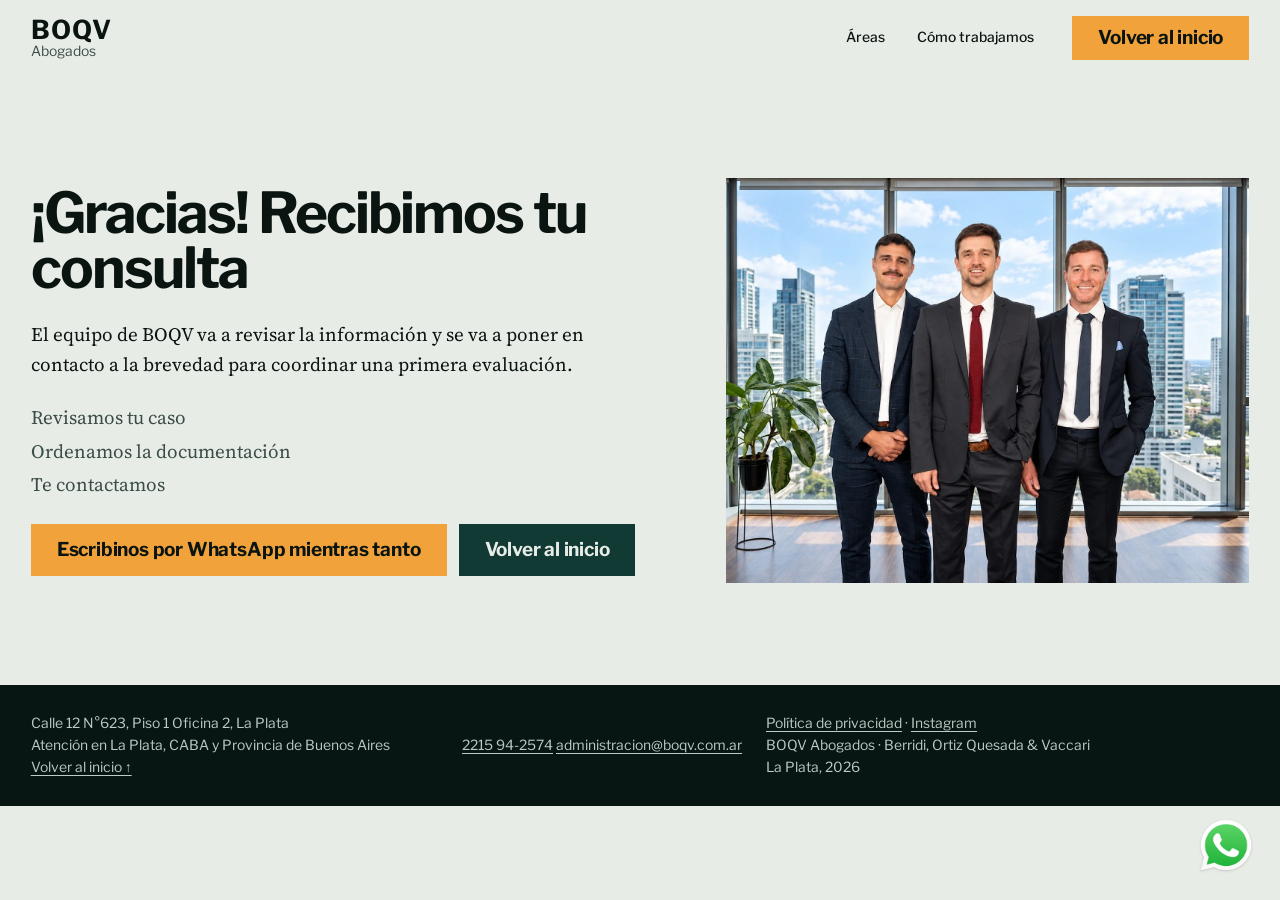
==== commit 9030a9b9: "Nueva foto de portada (a color, 1400px) Reemplaza assets/hero.jpg; se actualizan las dimensiones y e" ====
--- a/gracias.html
+++ b/gracias.html
@@ -88,7 +88,7 @@
           <a class="btn btn-secondary" href="index.html">Volver al inicio</a>
         </div>
         </div>
-        <img class="plain__photo" src="assets/hero.jpg" alt="Los tres abogados de BOQV en su estudio" width="784" height="607" />
+        <img class="plain__photo" src="assets/hero.jpg" alt="Los tres abogados de BOQV en su estudio" width="1400" height="1083" />
       </section>
     </main>
 
--- a/styles.css
+++ b/styles.css
@@ -113,7 +113,7 @@
 .hero__text { display: grid; gap: 28px; align-content: center; padding: clamp(40px, 6vw, 96px) var(--m) clamp(40px, 6vw, 96px); }
 .hero__lead { font-size: var(--step-lead); line-height: 1.3; max-width: 32ch; }
 .hero__actions { display: flex; flex-wrap: wrap; gap: 12px; }
-.hero__photo { width: 100%; height: 100%; min-height: 420px; object-fit: cover; object-position: center 25%; filter: grayscale(1) contrast(1.05); animation: settle 1.8s var(--ease) both; }
+.hero__photo { width: 100%; height: 100%; min-height: 420px; object-fit: cover; object-position: center 20%; animation: settle 1.8s var(--ease) both; }
 .title {
   font-size: var(--step-display);
   letter-spacing: -0.035em;
@@ -165,8 +165,25 @@
 .flow__text { display: grid; grid-template-columns: var(--axis) 1fr; align-items: start; }
 .flow__text h2 { max-width: 8ch; }
 .flow__text p { max-width: 36ch; padding-top: 0.6em; }
-.flow__steps { display: grid; grid-template-columns: repeat(3, 1fr); }
-.flow__steps li { display: grid; gap: 8px; padding-right: 32px; align-content: start; }
+.flow__steps { display: grid; grid-template-columns: repeat(3, 1fr); gap: clamp(48px, 5vw, 72px); counter-reset: paso; }
+.flow__steps li {
+  position: relative;
+  display: grid;
+  gap: 10px;
+  align-content: start;
+  padding: 32px 28px 36px;
+  background: var(--g3);
+}
+.flow__steps li:not(:last-child)::after {
+  content: "";
+  position: absolute;
+  top: 50%;
+  right: calc(clamp(48px, 5vw, 72px) / -2);
+  width: 44px;
+  height: 44px;
+  transform: translate(50%, -50%);
+  background: no-repeat center / contain url("data:image/svg+xml,%3Csvg xmlns='http://www.w3.org/2000/svg' viewBox='0 0 24 24' fill='none' stroke='%23f2a23a' stroke-width='2.5' stroke-linecap='square'%3E%3Cpath d='M3 12h17M13 5l7 7-7 7'/%3E%3C/svg%3E");
+}
 .flow__steps p { color: var(--on-dark-soft); max-width: 30ch; }
 
 /* ───────── Contacto ───────── */
@@ -253,7 +270,7 @@
 .plain--thanks { grid-template-columns: 1.1fr 0.9fr; gap: 56px; align-items: center; }
 .plain--thanks h1 { font-size: clamp(2.25rem, 4.4vw, 4.5rem); max-width: none; }
 .plain__text { display: grid; gap: 24px; justify-items: start; }
-.plain__photo { width: 100%; height: auto; aspect-ratio: 784 / 607; object-fit: cover; filter: grayscale(1) contrast(1.05); }
+.plain__photo { width: 100%; height: auto; aspect-ratio: 1400 / 1083; object-fit: cover; }
 .plain .hero__facts { color: var(--soft); }
 
 /* ───────── Movimiento ───────── */
@@ -266,7 +283,7 @@
 @media (max-width: 1040px) {
   :root { --axis: 0%; }
   .hero { grid-template-columns: 1fr; }
-  .hero__photo { order: -1; min-height: 0; aspect-ratio: 784 / 607; max-height: 60svh; }
+  .hero__photo { order: -1; min-height: 0; aspect-ratio: 1400 / 1083; max-height: 60svh; }
   .areas__list { gap: 40px 40px; }
   .contact, .qa, .flow__text { grid-template-columns: 1fr; }
   .contact__intro { padding-right: 0; margin-bottom: 40px; }
@@ -285,7 +302,8 @@
   .trio__item { display: grid; grid-template-columns: 38% 1fr; align-items: stretch; }
   .trio__item img { aspect-ratio: auto; height: 100%; min-height: 200px; }
   .trio__cap { align-content: end; padding: 16px; }
-  .flow__steps { grid-template-columns: 1fr; gap: 24px; }
+  .flow__steps { grid-template-columns: 1fr; gap: 56px; }
+  .flow__steps li:not(:last-child)::after { top: calc(100% + 6px); right: auto; left: 50%; transform: translateX(-50%) rotate(90deg); }
   .lead-form { grid-template-columns: 1fr; padding: 24px 16px; margin-inline: calc(var(--m) * -1); }
   .art-fields { grid-template-columns: 1fr; }
   .site-footer { grid-template-columns: 1fr; padding: 24px var(--m); gap: 6px; }
